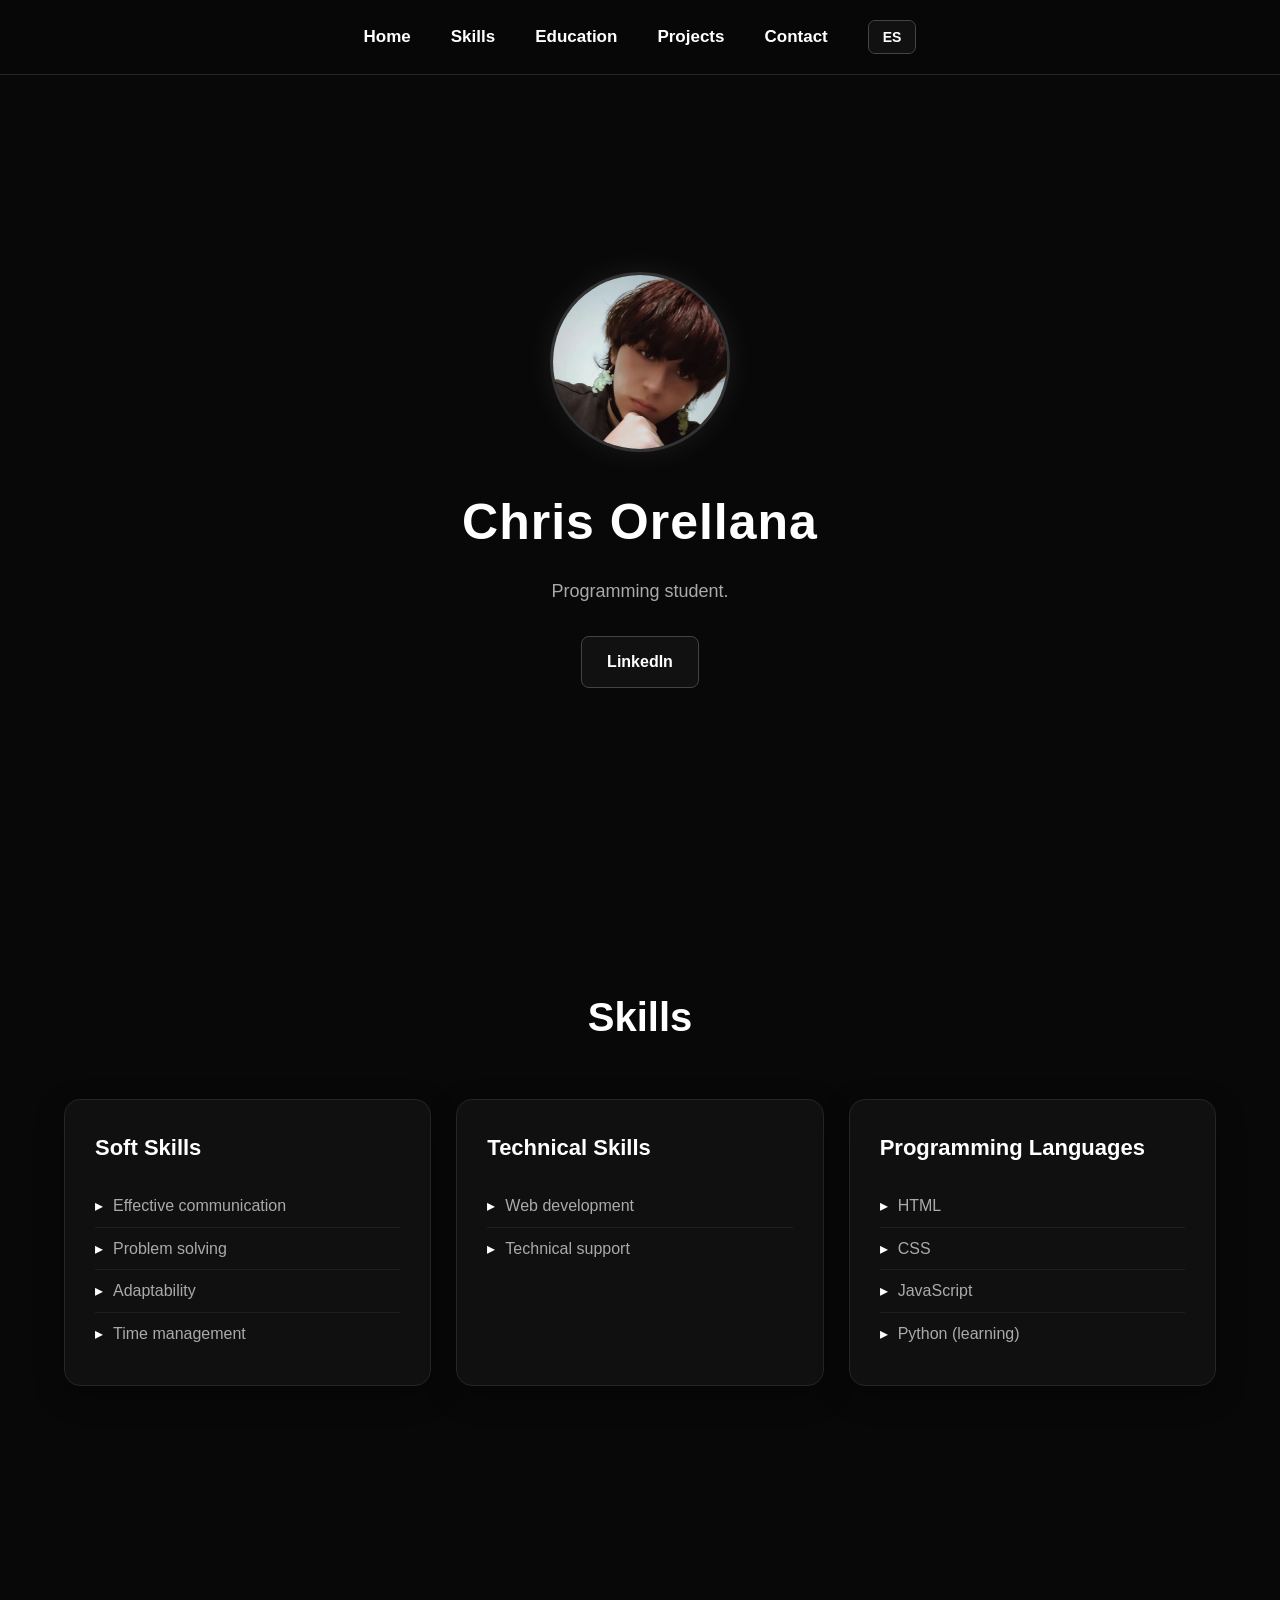
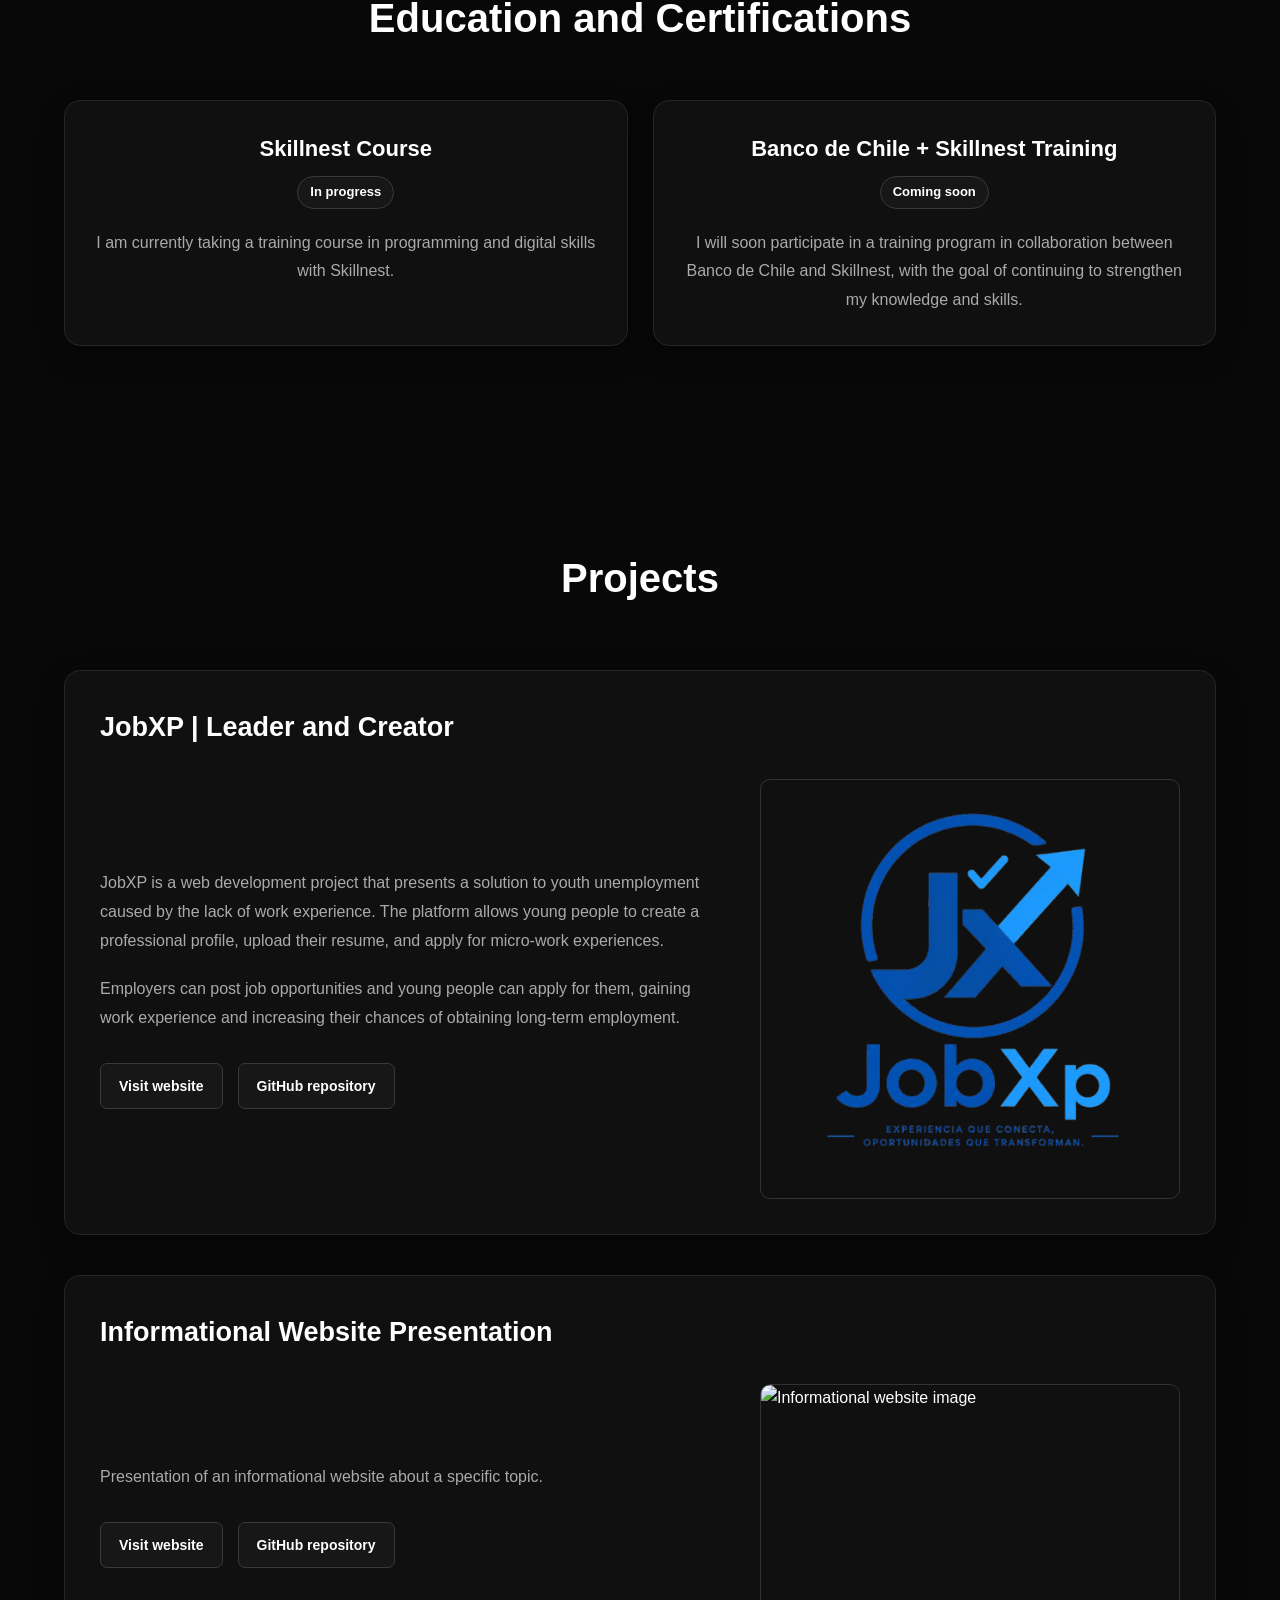
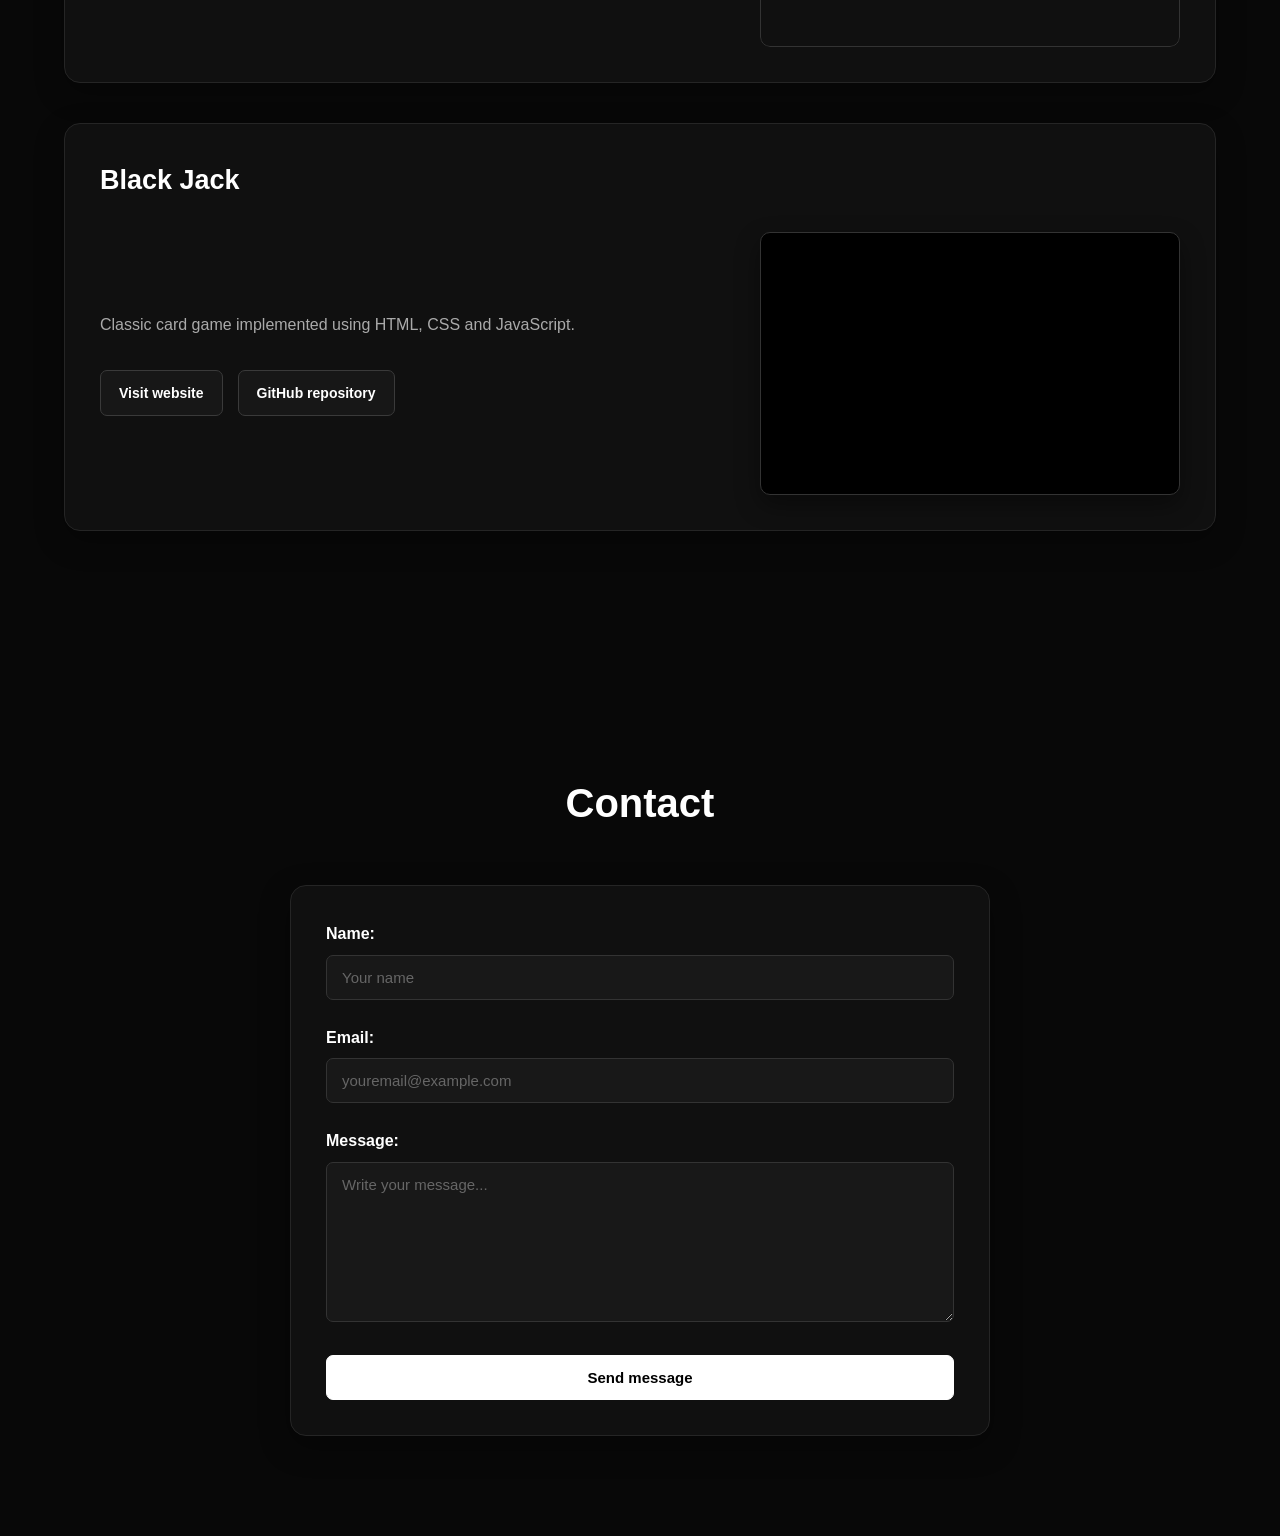
==== english.html @ 96906d56 "ok" ====
<!doctype html>
<html lang="en">
  <head>
    <meta charset="UTF-8" />
    <meta name="viewport" content="width=device-width, initial-scale=1.0" />
    <meta name="author" content="Chris Orellana" />

    <link rel="stylesheet" href="static/css/style.css" />

    <title>Portfolio | Chris Orellana</title>
  </head>

  <body>
    <header>
      <nav>
        <ul>
          <li><a href="#presentacion">Home</a></li>
          <li><a href="#habilidades">Skills</a></li>
          <li><a href="#formacion">Education</a></li>
          <li><a href="#proyectos">Projects</a></li>
          <li><a href="#contacto">Contact</a></li>
          <li><button id="boton-idioma">ES</button></li>
        </ul>
      </nav>
    </header>

    <main>
      <!-- PRESENTATION -->
      <section id="presentacion">
        <img
          src="static/images/Screenshot_20260822_205516_Instagram.jpg"
          alt="Chris Orellana's profile picture"
        />

        <h1>Chris Orellana</h1>

        <p>Programming student.</p>

        <a
          href="https://www.linkedin.com/in/chris-orellana-112283435/"
          target="_blank"
          rel="noopener noreferrer"
        >
          LinkedIn
        </a>
      </section>

      <!-- SKILLS -->
      <section id="habilidades">
        <h2>Skills</h2>

        <div class="contenedor-habilidades">
          <div class="habilidad">
            <h3>Soft Skills</h3>

            <ul>
              <li>Effective communication</li>
              <li>Problem solving</li>
              <li>Adaptability</li>
              <li>Time management</li>
            </ul>
          </div>

          <div class="habilidad">
            <h3>Technical Skills</h3>

            <ul>
              <li>Web development</li>
              <li>Technical support</li>
            </ul>
          </div>

          <div class="habilidad">
            <h3>Programming Languages</h3>

            <ul>
              <li>HTML</li>
              <li>CSS</li>
              <li>JavaScript</li>
              <li>Python (learning)</li>
            </ul>
          </div>
        </div>
      </section>
      <!-- EDUCATION AND CERTIFICATIONS -->
      <section id="formacion">
        <h2>Education and Certifications</h2>

        <div class="contenedor-formacion">
          <div class="formacion">
            <h3>Skillnest Course</h3>

            <p class="estado-formacion">In progress</p>

            <p>
              I am currently taking a training course in programming and digital
              skills with Skillnest.
            </p>
          </div>

          <div class="formacion">
            <h3>Banco de Chile + Skillnest Training</h3>

            <p class="estado-formacion">Coming soon</p>

            <p>
              I will soon participate in a training program in collaboration
              between Banco de Chile and Skillnest, with the goal of continuing
              to strengthen my knowledge and skills.
            </p>
          </div>
        </div>
      </section>

      <!-- PROJECTS -->
      <section id="proyectos">
        <h2>Projects</h2>

        <!-- JOBXP PROJECT -->
        <div class="proyecto">
          <h2>JobXP | Leader and Creator</h2>

          <div class="contenido-proyecto">
            <div class="info-proyecto">
              <p>
                JobXP is a web development project that presents a solution to
                youth unemployment caused by the lack of work experience. The
                platform allows young people to create a professional profile,
                upload their resume, and apply for micro-work experiences.
              </p>

              <p>
                Employers can post job opportunities and young people can apply
                for them, gaining work experience and increasing their chances
                of obtaining long-term employment.
              </p>

              <div class="enlaces-proyecto">
                <a
                  href="https://estefanopobletett.github.io/jobxp/"
                  target="_blank"
                  rel="noopener noreferrer"
                >
                  Visit website
                </a>

                <a
                  href="https://github.com/estefanopobletett/jobxp"
                  target="_blank"
                  rel="noopener noreferrer"
                >
                  GitHub repository
                </a>
              </div>
            </div>

            <img src="static/images/JobXp.png" alt="JobXP project image" />
          </div>
        </div>

        <!-- INFORMATIONAL WEBSITE PROJECT -->
        <div class="proyecto">
          <h2>Informational Website Presentation</h2>

          <div class="contenido-proyecto">
            <div class="info-proyecto">
              <p>
                Presentation of an informational website about a specific topic.
              </p>

              <div class="enlaces-proyecto">
                <a
                  href="https://benjaminpardovvh.github.io/trabajo_presentacion/"
                  target="_blank"
                  rel="noopener noreferrer"
                >
                  Visit website
                </a>

                <a
                  href="https://github.com/benjaminpardovvh/trabajo_presentacion"
                  target="_blank"
                  rel="noopener noreferrer"
                >
                  GitHub repository
                </a>
              </div>
            </div>

            <div class="galeria-proyecto">
              <img
                id="imagen-informativa"
                src="static/images/páginainformativa.PNG"
                alt="Informational website image"
              />
            </div>
          </div>
        </div>

        <!-- BLACK JACK PROJECT -->
        <div class="proyecto">
          <h2>Black Jack</h2>

          <div class="contenido-proyecto">
            <div class="info-proyecto">
              <p>
                Classic card game implemented using HTML, CSS and JavaScript.
              </p>

              <div class="enlaces-proyecto">
                <a
                  href="https://mitsu-gami00.github.io/NegroJack/"
                  target="_blank"
                  rel="noopener noreferrer"
                >
                  Visit website
                </a>

                <a
                  href="https://github.com/mitsu-gami00/NegroJack"
                  target="_blank"
                  rel="noopener noreferrer"
                >
                  GitHub repository
                </a>
              </div>
            </div>

            <div class="video-proyecto">
              <video id="video-blackjack" muted loop preload="metadata">
                <source src="static/video/BJvideo.mp4" type="video/mp4" />
              </video>
            </div>
          </div>
        </div>
      </section>

      <!-- CONTACT -->
      <section id="contacto">
        <h2>Contact</h2>

        <form
          id="formulario-contacto"
          action="https://formspree.io/f/xrpgoagr"
          method="POST"
        >
          <label for="nombre">Name:</label>

          <input
            type="text"
            id="nombre"
            name="nombre"
            placeholder="Your name"
            autocomplete="name"
            required
          />

          <label for="email">Email:</label>

          <input
            type="email"
            id="email"
            name="email"
            placeholder="youremail@example.com"
            autocomplete="email"
            required
          />

          <label for="mensaje">Message:</label>

          <textarea
            id="mensaje"
            name="mensaje"
            placeholder="Write your message..."
            required
          ></textarea>

          <button type="submit" id="boton-enviar">Send message</button>

          <p id="mensaje-formulario"></p>
        </form>
      </section>
    </main>

    <script src="static/js/script.js"></script>

    <script>
      const botonIdioma = document.getElementById("boton-idioma");

      botonIdioma.addEventListener("click", () => {
        window.location.href = "index.html";
      });
    </script>
  </body>
</html>
---- static/css/style.css ----
/* ========================================
   CONFIGURACIÓN GENERAL
======================================== */

* {
    margin: 0;
    padding: 0;
    box-sizing: border-box;
}

html {
    scroll-behavior: smooth;
}

body {
    background-color: #080808;
    color: #ffffff;
    font-family: Arial, Helvetica, sans-serif;
    line-height: 1.6;
}


/* ========================================
   NAVEGACIÓN
======================================== */

header {
    position: sticky;
    top: 0;
    z-index: 1000;

    width: 100%;
    padding: 20px 40px;

    background-color: rgba(8, 8, 8, 0.95);

    border-bottom: 1px solid #252525;

    backdrop-filter: blur(10px);
}

nav ul {
    display: flex;
    justify-content: center;
    align-items: center;

    gap: 40px;

    list-style: none;
}

nav a {
    position: relative;

    color: #ffffff;

    text-decoration: none;

    font-size: 17px;
    font-weight: bold;

    transition: color 0.3s ease;
}

nav a::after {
    content: "";

    position: absolute;

    left: 0;
    bottom: -6px;

    width: 0;
    height: 2px;

    background-color: #ffffff;

    transition: width 0.3s ease;
}

nav a:hover {
    color: #cccccc;
}

nav a:hover::after {
    width: 100%;
}


/* ========================================
   CONTENIDO PRINCIPAL
======================================== */

main {
    width: 90%;
    max-width: 1200px;

    margin: 0 auto;
}


/* ========================================
   PRESENTACIÓN
======================================== */

#presentacion {
    min-height: 90vh;

    display: flex;
    flex-direction: column;

    justify-content: center;
    align-items: center;

    text-align: center;

    padding: 80px 20px;
}

#presentacion img {
    width: 180px;
    height: 180px;

    object-fit: cover;

    border-radius: 50%;

    border: 3px solid #333333;

    margin-bottom: 30px;

    box-shadow: 0 0 30px rgba(255, 255, 255, 0.08);

    transition:
        transform 0.4s ease,
        border-color 0.4s ease,
        box-shadow 0.4s ease;
}

#presentacion img:hover {
    transform: scale(1.05);

    border-color: #777777;

    box-shadow: 0 0 40px rgba(255, 255, 255, 0.15);
}

#presentacion h1 {
    font-size: 50px;

    margin-bottom: 15px;

    letter-spacing: 1px;
}

#presentacion p {
    max-width: 650px;

    color: #aaaaaa;

    font-size: 18px;

    margin-bottom: 30px;
}

#presentacion>a {
    display: inline-block;

    padding: 12px 25px;

    color: #ffffff;

    background-color: #111111;

    border: 1px solid #444444;

    border-radius: 8px;

    text-decoration: none;

    font-weight: bold;

    transition:
        background-color 0.3s ease,
        color 0.3s ease,
        transform 0.3s ease,
        border-color 0.3s ease;
}

#presentacion>a:hover {
    background-color: #ffffff;

    color: #000000;

    border-color: #ffffff;

    transform: translateY(-3px);
}


/* ========================================
   HABILIDADES
======================================== */

#habilidades {
    padding: 100px 0;
}

#habilidades>h2 {
    text-align: center;

    font-size: 40px;

    margin-bottom: 50px;
}


/* CONTENEDOR */

.contenedor-habilidades {
    display: grid;

    grid-template-columns: repeat(3, 1fr);

    gap: 25px;
}


/* TARJETAS */

.habilidad {
    background-color: #101010;

    border: 1px solid #252525;

    border-radius: 16px;

    padding: 30px;

    min-height: 250px;

    box-shadow: 0 10px 30px rgba(0, 0, 0, 0.3);

    transition:
        transform 0.35s ease,
        border-color 0.35s ease,
        background-color 0.35s ease,
        box-shadow 0.35s ease;
}

.habilidad:hover {
    transform: translateY(-6px);

    background-color: #131313;

    border-color: #444444;

    box-shadow: 0 18px 40px rgba(0, 0, 0, 0.5);
}


/* TÍTULO */

.habilidad h3 {
    font-size: 22px;

    margin-bottom: 20px;

    color: #ffffff;
}


/* LISTA */

.habilidad ul {
    list-style: none;
}

.habilidad li {
    color: #aaaaaa;

    padding: 8px 0;

    border-bottom: 1px solid #1f1f1f;
}

.habilidad li:last-child {
    border-bottom: none;
}

.habilidad li::before {
    content: "▸";

    color: #ffffff;

    margin-right: 10px;
}

/* ========================================
   BARRA DE TECNOLOGÍAS
======================================== */

.tecnologias {
    display: flex;

    justify-content: space-evenly;
    align-items: center;

    flex-wrap: wrap;

    gap: 30px;

    margin-top: 50px;

    padding: 30px 40px;

    background-color: #101010;

    border: 1px solid #252525;

    border-radius: 16px;

    box-shadow: 0 10px 30px rgba(0, 0, 0, 0.3);
}


/* ========================================
   TECNOLOGÍA
======================================== */

.tecnologia {
    display: flex;

    flex-direction: column;

    align-items: center;

    justify-content: center;

    gap: 10px;

    width: 80px;

    color: #888888;

    cursor: default;

    transition:
        transform 0.3s ease,
        color 0.3s ease;
}


/* ICONO */

.tecnologia img {
    width: 50px;

    height: 50px;

    object-fit: contain;

    transition:
        transform 0.3s ease,
        filter 0.3s ease;
}


/* NOMBRE */

.tecnologia span {
    font-size: 14px;

    font-weight: bold;

    text-align: center;
}


/* HOVER */

.tecnologia:hover {
    transform: translateY(-8px);

    color: #ffffff;
}

.tecnologia:hover img {
    transform: scale(1.15);
}

/* ========================================
   PROYECTOS
======================================== */

#proyectos {
    padding: 100px 0;
}

#proyectos>h2 {
    text-align: center;

    font-size: 40px;

    margin-bottom: 60px;
}


/* TARJETA DEL PROYECTO */

.proyecto {
    background-color: #101010;

    border: 1px solid #252525;

    border-radius: 16px;

    padding: 35px;

    margin-bottom: 40px;

    box-shadow: 0 10px 30px rgba(0, 0, 0, 0.3);

    transition:
        transform 0.35s ease,
        border-color 0.35s ease,
        background-color 0.35s ease,
        box-shadow 0.35s ease;
}

.proyecto:hover {
    transform: translateY(-6px);

    background-color: #131313;

    border-color: #444444;

    box-shadow: 0 18px 40px rgba(0, 0, 0, 0.5);
}


/* TÍTULO DEL PROYECTO */

.proyecto>h2 {
    font-size: 27px;

    margin-bottom: 30px;

    color: #ffffff;
}


/* ========================================
   CONTENIDO DEL PROYECTO
======================================== */

.contenido-proyecto {
    display: grid;

    grid-template-columns: 1fr 420px;

    gap: 40px;

    align-items: center;
}


/* INFORMACIÓN */

.info-proyecto {
    display: flex;

    flex-direction: column;
}

.info-proyecto p {
    color: #aaaaaa;

    font-size: 16px;

    line-height: 1.8;

    margin-bottom: 20px;
}

/* ========================================
   FORMACIÓN Y CERTIFICACIONES
======================================== */

#formacion {
    padding: 100px 0;
}

#formacion>h2 {
    text-align: center;
    font-size: 40px;
    margin-bottom: 50px;
}

.contenedor-formacion {
    display: grid;
    grid-template-columns: repeat(3, 1fr);
    gap: 25px;
}

.formacion {
    display: flex;
    flex-direction: column;
    align-items: center;

    background-color: #101010;
    border: 1px solid #252525;
    border-radius: 16px;

    padding: 30px;
    min-height: 350px;

    text-align: center;

    box-shadow: 0 10px 30px rgba(0, 0, 0, 0.3);

    transition:
        transform 0.35s ease,
        border-color 0.35s ease,
        background-color 0.35s ease,
        box-shadow 0.35s ease;
}

.formacion:hover {
    transform: translateY(-6px);
    background-color: #131313;
    border-color: #444444;
    box-shadow: 0 18px 40px rgba(0, 0, 0, 0.5);
}

.formacion h3 {
    font-size: 22px;
    margin-bottom: 12px;
    color: #ffffff;
}

.estado-formacion {
    display: inline-block;

    padding: 5px 12px;
    margin-bottom: 20px;

    background-color: #171717;
    border: 1px solid #3a3a3a;
    border-radius: 20px;

    color: #ffffff;
    font-size: 13px;
    font-weight: bold;
}

.formacion img {
    width: 100px;
    height: 100px;

    object-fit: contain;
    display: block;

    margin: 20px auto;

    transition: transform 0.3s ease;
}

.formacion:hover img {
    transform: scale(1.1);
}

.formacion>p:last-child {
    color: #aaaaaa;
    font-size: 15px;
    line-height: 1.7;
}

/* ========================================
   IMÁGENES DE PROYECTOS
======================================== */

.contenido-proyecto img {
    width: 100%;
    max-width: 420px;

    display: block;

    border-radius: 10px;

    border: 1px solid #333333;

    object-fit: cover;

    transition:
        transform 0.4s ease,
        border-color 0.4s ease,
        box-shadow 0.4s ease;
}

.contenido-proyecto img:hover {
    transform: scale(1.03);

    border-color: #666666;

    box-shadow: 0 12px 30px rgba(0, 0, 0, 0.6);
}


/* ========================================
   GALERÍA PÁGINA INFORMATIVA
======================================== */

.galeria-proyecto {
    width: 100%;
    max-width: 420px;

    overflow: hidden;

    border-radius: 10px;
}

.galeria-proyecto img {
    width: 100%;
    max-width: 420px;

    display: block;

    aspect-ratio: 16 / 10;

    object-fit: cover;

    cursor: pointer;

    transition:
        transform 0.4s ease,
        opacity 0.3s ease,
        border-color 0.4s ease,
        box-shadow 0.4s ease;
}

.galeria-proyecto:hover img {
    transform: scale(1.03);

    border-color: #666666;

    box-shadow: 0 12px 30px rgba(0, 0, 0, 0.6);
}


/* ========================================
   VIDEO BLACK JACK
======================================== */

.video-proyecto {
    width: 100%;
    max-width: 420px;

    overflow: hidden;

    border-radius: 10px;

    border: 1px solid #333333;

    background-color: #000000;

    box-shadow: 0 10px 25px rgba(0, 0, 0, 0.4);

    transition:
        transform 0.4s ease,
        border-color 0.4s ease,
        box-shadow 0.4s ease;
}

.video-proyecto video {
    width: 100%;

    display: block;

    aspect-ratio: 16 / 10;

    object-fit: cover;

    cursor: pointer;
}

.video-proyecto:hover {
    transform: scale(1.03);

    border-color: #666666;

    box-shadow: 0 15px 35px rgba(0, 0, 0, 0.6);
}


/* ========================================
   BOTONES DE PROYECTOS
======================================== */

.enlaces-proyecto {
    display: flex;

    gap: 15px;

    flex-wrap: wrap;

    margin-top: 10px;
}

.enlaces-proyecto a {
    display: inline-block;

    padding: 11px 18px;

    background-color: #171717;

    color: #ffffff;

    border: 1px solid #3a3a3a;

    border-radius: 7px;

    text-decoration: none;

    font-size: 14px;

    font-weight: bold;

    transition:
        background-color 0.3s ease,
        color 0.3s ease,
        border-color 0.3s ease,
        transform 0.3s ease;
}

.enlaces-proyecto a:hover {
    background-color: #ffffff;

    color: #000000;

    border-color: #ffffff;

    transform: translateY(-3px);
}


/* ========================================
   CONTACTO
======================================== */

#contacto {
    padding: 100px 0;
}

#contacto>h2 {
    text-align: center;

    font-size: 40px;

    margin-bottom: 50px;
}


/* ========================================
   FORMULARIO
======================================== */

#formulario-contacto {
    width: 100%;
    max-width: 700px;

    margin: 0 auto;

    padding: 35px;

    background-color: #101010;

    border: 1px solid #252525;

    border-radius: 16px;

    box-shadow: 0 10px 30px rgba(0, 0, 0, 0.35);
}


/* LABELS */

#formulario-contacto label {
    display: block;

    margin-bottom: 8px;

    color: #ffffff;

    font-weight: bold;
}


/* INPUTS Y TEXTAREA */

#formulario-contacto input,
#formulario-contacto textarea {
    width: 100%;

    padding: 13px 15px;

    margin-bottom: 25px;

    background-color: #181818;

    color: #ffffff;

    border: 1px solid #333333;

    border-radius: 7px;

    font-family: Arial, Helvetica, sans-serif;

    font-size: 15px;

    outline: none;

    transition:
        border-color 0.3s ease,
        background-color 0.3s ease,
        box-shadow 0.3s ease;
}

#formulario-contacto input:focus,
#formulario-contacto textarea:focus {
    background-color: #1c1c1c;

    border-color: #777777;

    box-shadow: 0 0 0 3px rgba(255, 255, 255, 0.05);
}

#formulario-contacto input::placeholder,
#formulario-contacto textarea::placeholder {
    color: #666666;
}


/* TEXTAREA */

#formulario-contacto textarea {
    min-height: 160px;

    resize: vertical;
}


/* ========================================
   BOTÓN DEL FORMULARIO
======================================== */

#boton-enviar {
    width: 100%;

    padding: 13px 20px;

    background-color: #ffffff;

    color: #000000;

    border: 1px solid #ffffff;

    border-radius: 7px;

    font-size: 15px;

    font-weight: bold;

    cursor: pointer;

    transition:
        background-color 0.3s ease,
        color 0.3s ease,
        transform 0.3s ease;
}

#boton-enviar:hover {
    background-color: #111111;

    color: #ffffff;

    transform: translateY(-3px);
}

#boton-enviar:disabled {
    opacity: 0.6;

    cursor: not-allowed;

    transform: none;
}


/* ========================================
   MENSAJE DEL FORMULARIO
======================================== */

#mensaje-formulario {
    display: none;

    text-align: center;

    margin-top: 20px;

    padding: 12px;

    border-radius: 8px;

    font-weight: bold;
}

#mensaje-formulario.mensaje-exito {
    display: block;

    color: #ffffff;

    background-color: #101010;

    border: 1px solid #444444;
}

#mensaje-formulario.mensaje-error {
    display: block;

    color: #ffffff;

    background-color: #1a0d0d;

    border: 1px solid #663333;
}


/* ========================================
   TABLET
======================================== */

@media (max-width: 900px) {

    main {
        width: 92%;
    }

    /* HABILIDADES */

    .contenedor-habilidades {
        grid-template-columns: repeat(2, 1fr);
    }

    /* FORMACIÓN */

    .contenedor-formacion {
        grid-template-columns: 1fr 1fr;
    }

    /* PROYECTOS */

    .contenido-proyecto {
        grid-template-columns: 1fr 320px;

        gap: 25px;
    }

    .contenido-proyecto img,
    .galeria-proyecto,
    .video-proyecto {
        max-width: 320px;
    }


    /* PRESENTACIÓN */

    #presentacion h1 {
        font-size: 42px;
    }
}


/* ========================================
   CELULAR
======================================== */

@media (max-width: 700px) {

    /* NAVEGACIÓN */

    header {
        padding: 18px 20px;
    }

    nav ul {
        gap: 20px;
    }

    nav a {
        font-size: 14px;
    }


    /* PRESENTACIÓN */

    #presentacion {
        min-height: 80vh;

        padding: 60px 15px;
    }

    #presentacion img {
        width: 150px;
        height: 150px;
    }

    #presentacion h1 {
        font-size: 36px;
    }

    #presentacion p {
        font-size: 16px;
    }


    /* HABILIDADES */

    #habilidades {
        padding: 70px 0;
    }

    #habilidades>h2 {
        font-size: 32px;
    }

    .contenedor-habilidades {
        grid-template-columns: 1fr;
    }

    .tecnologias {
        gap: 25px;

        padding: 25px 15px;
    }

    .tecnologia {
        min-width: 65px;
    }

    .tecnologia img {
        width: 42px;
        height: 42px;
    }

    .tecnologia span {
        font-size: 12px;
    }

    /* TECNOLOGÍAS */

    .tecnologias {
        gap: 25px;

        padding: 25px 15px;
    }

    .tecnologia {
        width: 65px;
    }

    .tecnologia img {
        width: 42px;

        height: 42px;
    }

    .tecnologia span {
        font-size: 12px;
    }


    /* FORMACIÓN */

    #formacion {
        padding: 70px 0;
    }

    #formacion>h2 {
        font-size: 32px;
    }

    .contenedor-formacion {
        grid-template-columns: 1fr;
    }

    .formacion {
        min-height: auto;
        padding: 25px;
    }

    /* PROYECTOS */

    #proyectos {
        padding: 70px 0;
    }

    #proyectos>h2,
    #contacto>h2 {
        font-size: 32px;
    }

    .proyecto {
        padding: 25px;

        margin-bottom: 25px;
    }

    .proyecto>h2 {
        font-size: 23px;

        margin-bottom: 25px;
    }

    .contenido-proyecto {
        display: flex;

        flex-direction: column;

        gap: 25px;
    }

    .contenido-proyecto img,
    .galeria-proyecto,
    .video-proyecto {
        max-width: 100%;
    }

    .galeria-proyecto,
    .video-proyecto {
        width: 100%;
    }


    /* BOTONES */

    .enlaces-proyecto {
        flex-direction: column;

        width: 100%;
    }

    .enlaces-proyecto a {
        width: 100%;

        text-align: center;
    }


    /* CONTACTO */

    #contacto {
        padding: 70px 0;
    }

    #formulario-contacto {
        padding: 25px;
    }
}


/* ========================================
   CELULARES PEQUEÑOS
======================================== */

@media (max-width: 450px) {

    nav ul {
        gap: 12px;
    }

    nav a {
        font-size: 13px;
    }


    #presentacion h1 {
        font-size: 30px;
    }

    #presentacion p {
        font-size: 15px;
    }


    .habilidad {
        padding: 22px;
    }


    .proyecto {
        padding: 20px;
    }

    .proyecto>h2 {
        font-size: 21px;
    }

    .info-proyecto p {
        font-size: 15px;
    }


    #formulario-contacto {
        padding: 20px;
    }
}

/* ========================================
   BOTÓN DE IDIOMA
======================================== */

#boton-idioma {
    padding: 8px 14px;

    background-color: #111111;

    color: #ffffff;

    border: 1px solid #444444;

    border-radius: 7px;

    font-size: 14px;

    font-weight: bold;

    cursor: pointer;

    transition:
        background-color 0.3s ease,
        color 0.3s ease,
        border-color 0.3s ease,
        transform 0.3s ease;
}

#boton-idioma:hover {
    background-color: #ffffff;

    color: #000000;

    border-color: #ffffff;

    transform: translateY(-2px);
}

/* ========================================
   FORMACIÓN Y CERTIFICACIONES
======================================== */

/* TECNOLOGÍAS */

.tecnologias {
    gap: 20px;

    padding: 20px 10px;
}

.tecnologia {
    width: 60px;
}

.tecnologia img {
    width: 38px;

    height: 38px;
}

.tecnologia span {
    font-size: 11px;
}


/* FORMACIÓN */

.formacion {
    padding: 22px;
}

.formacion h3 {
    font-size: 19px;
}

.tecnologias {
    gap: 20px;
}

.tecnologia {
    min-width: 60px;
}

.tecnologia img {
    width: 38px;
    height: 38px;
}


/* CONTENEDOR */

.contenedor-formacion {
    display: grid;

    grid-template-columns: repeat(2, 1fr);

    gap: 25px;
}


/* TARJETAS */

.formacion {
    background-color: #101010;

    border: 1px solid #252525;

    border-radius: 16px;

    padding: 30px;

    min-height: 230px;

    box-shadow: 0 10px 30px rgba(0, 0, 0, 0.3);

    transition:
        transform 0.35s ease,
        border-color 0.35s ease,
        background-color 0.35s ease,
        box-shadow 0.35s ease;
}

.formacion:hover {
    transform: translateY(-6px);

    background-color: #131313;

    border-color: #444444;

    box-shadow: 0 18px 40px rgba(0, 0, 0, 0.5);
}


/* TÍTULO */

.formacion h3 {
    font-size: 22px;

    margin-bottom: 10px;

    color: #ffffff;
}


/* ESTADO */

.estado-formacion {
    display: inline-block;

    padding: 5px 12px;

    margin-bottom: 20px;

    background-color: #171717;

    border: 1px solid #3a3a3a;

    border-radius: 20px;

    color: #ffffff;

    font-size: 13px;

    font-weight: bold;
}


/* DESCRIPCIÓN */

.formacion>p:last-child {
    color: #aaaaaa;

    font-size: 16px;

    line-height: 1.8;
}
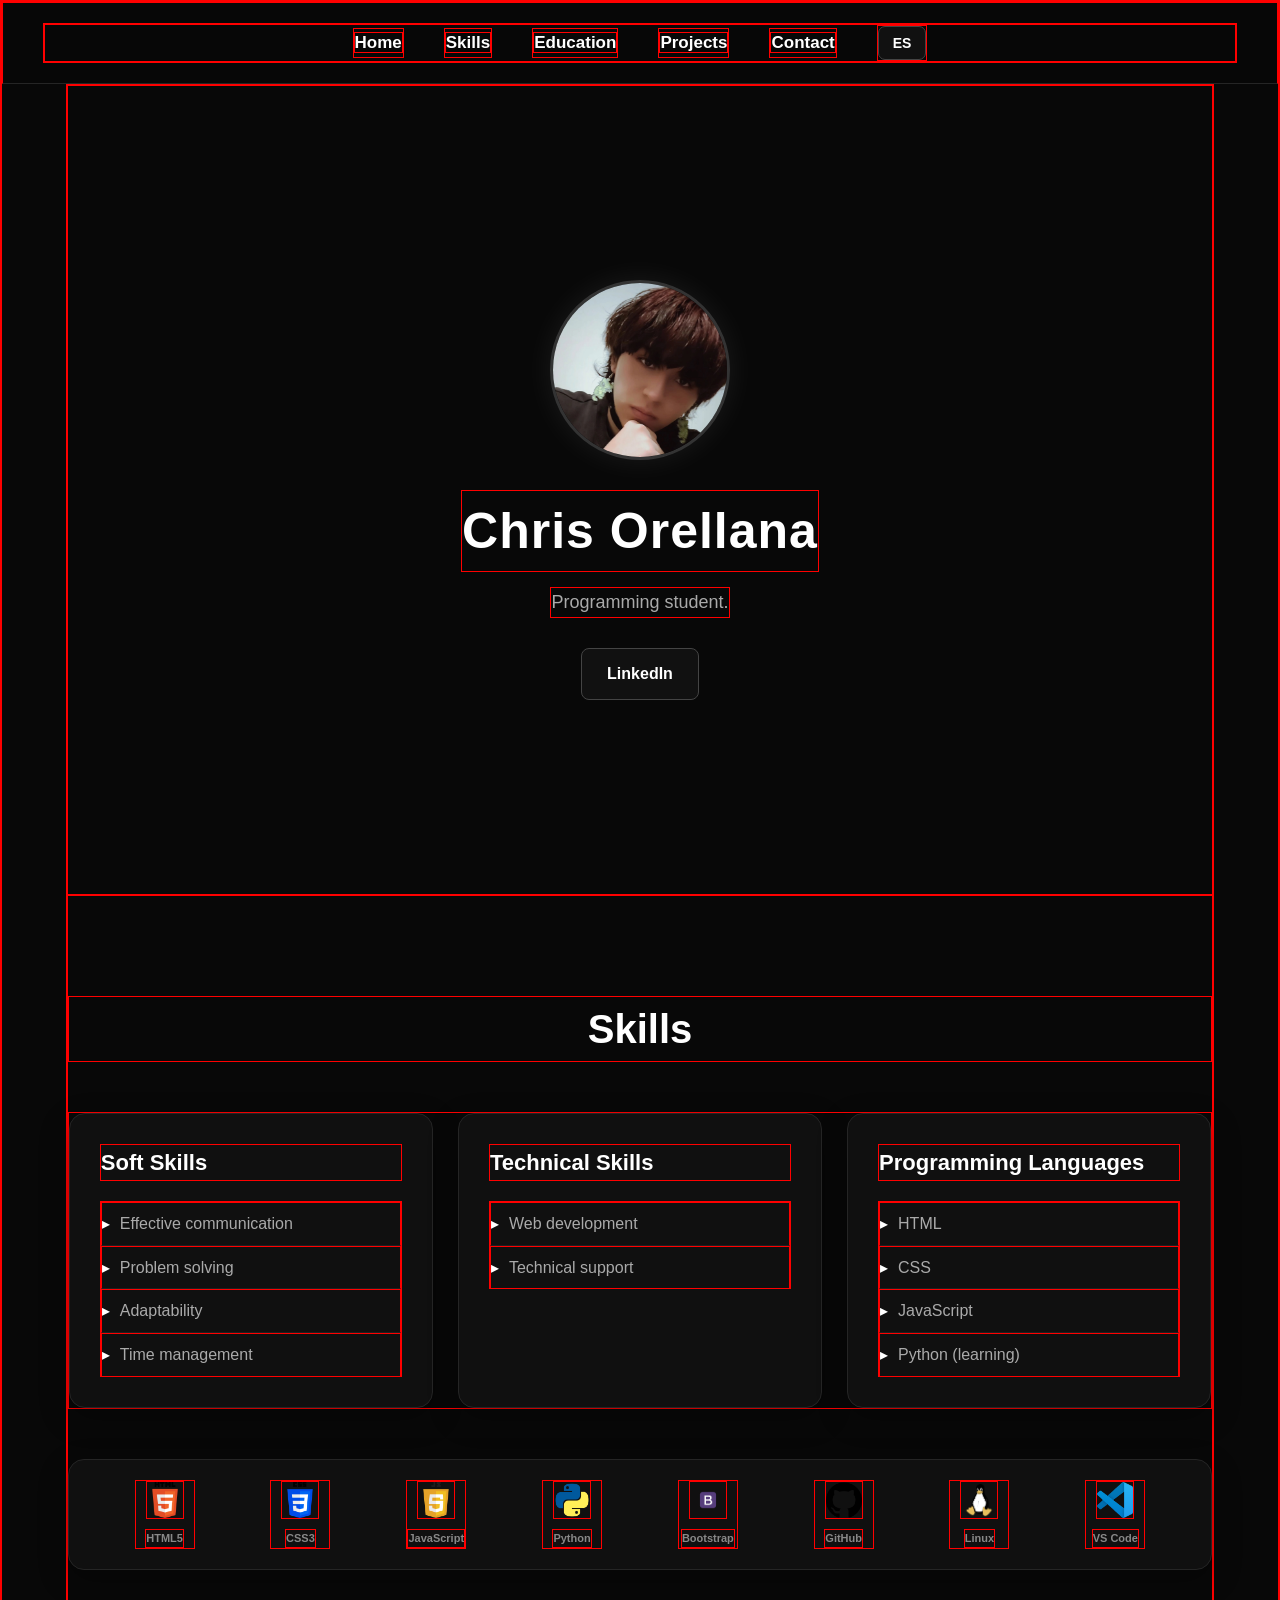
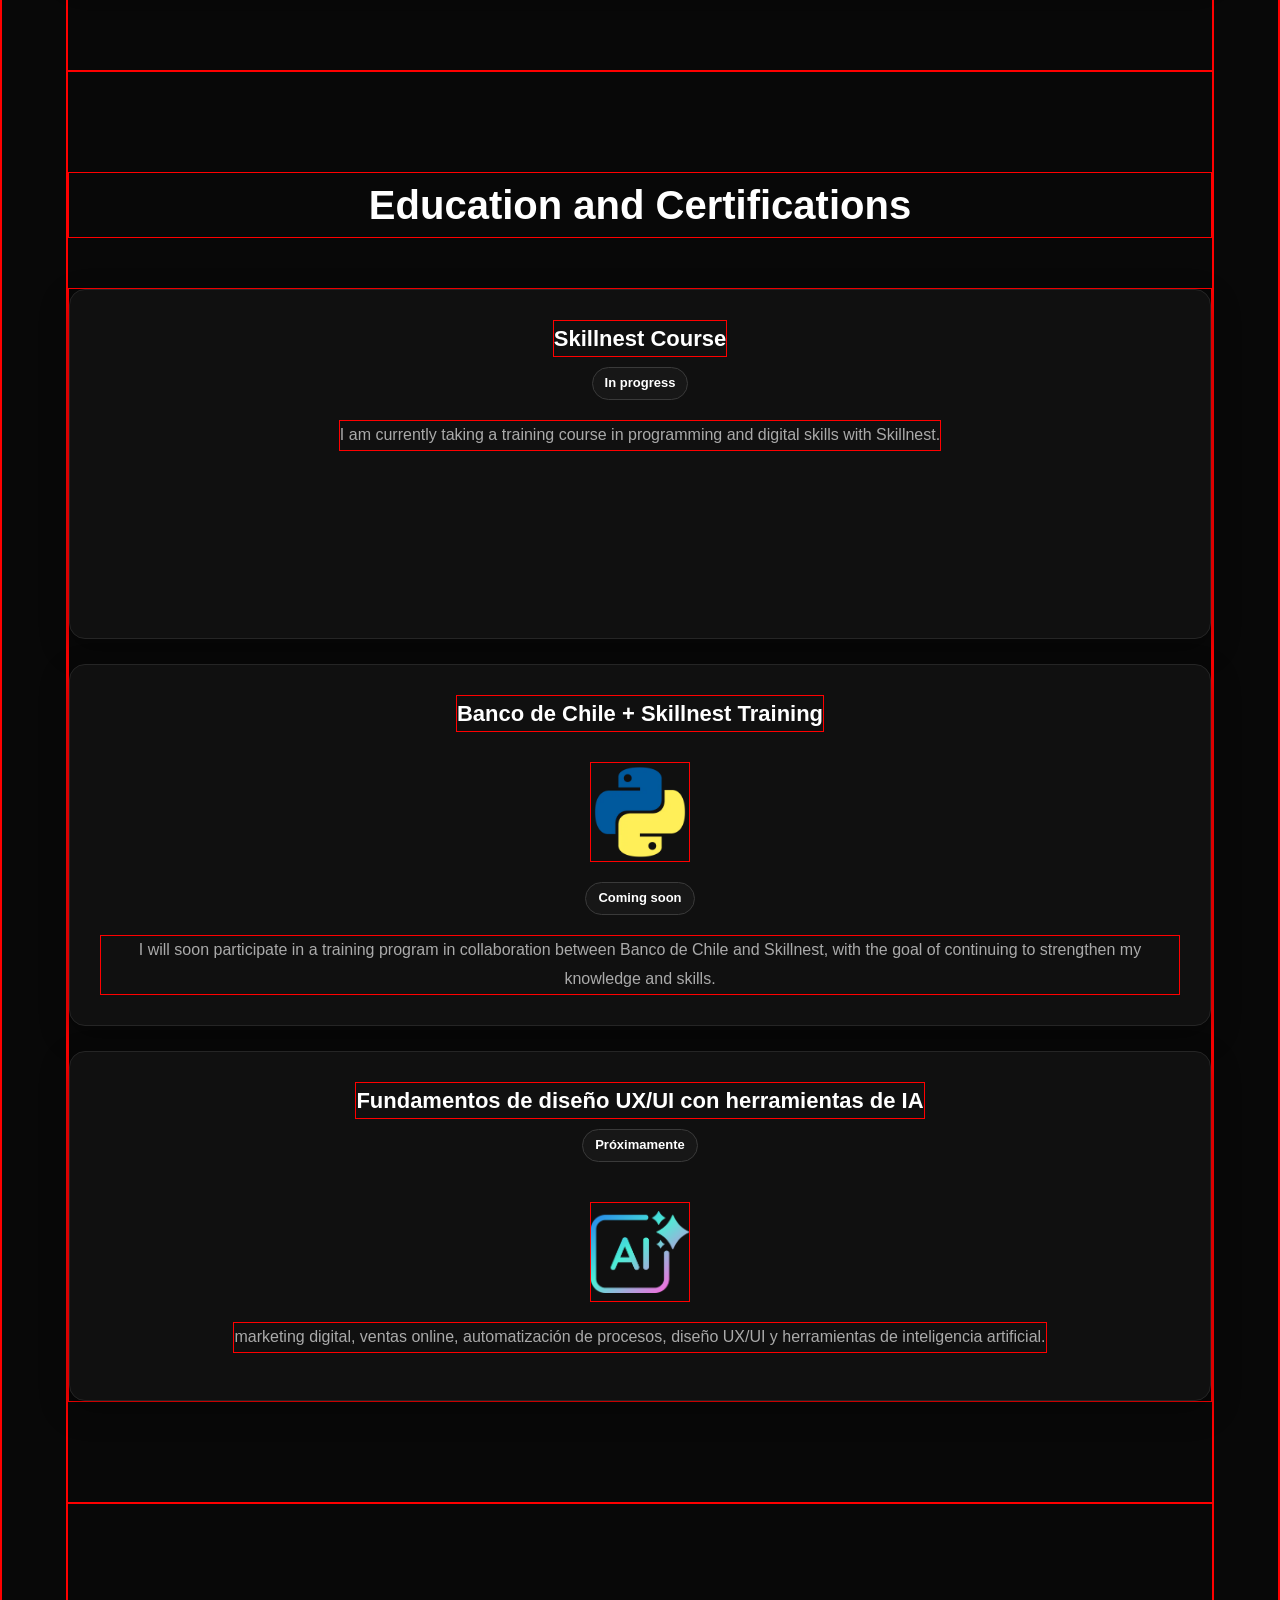
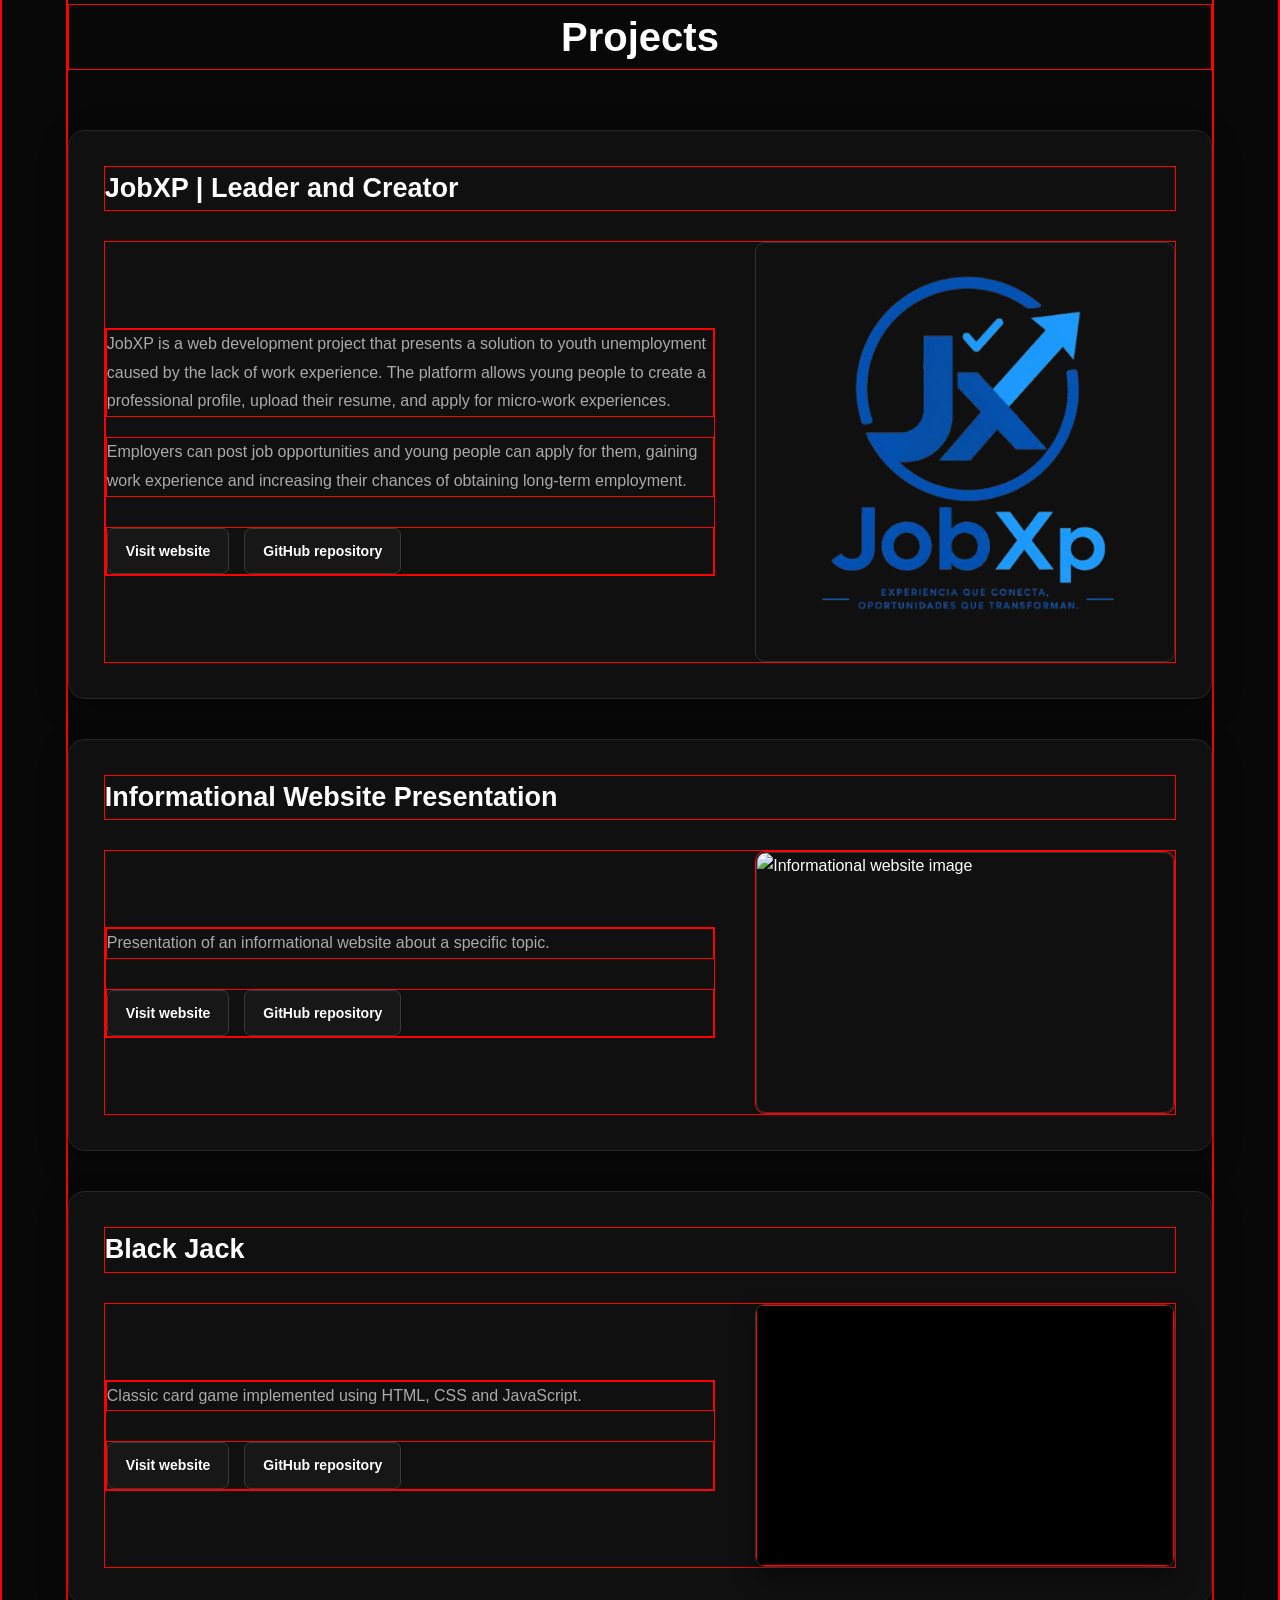
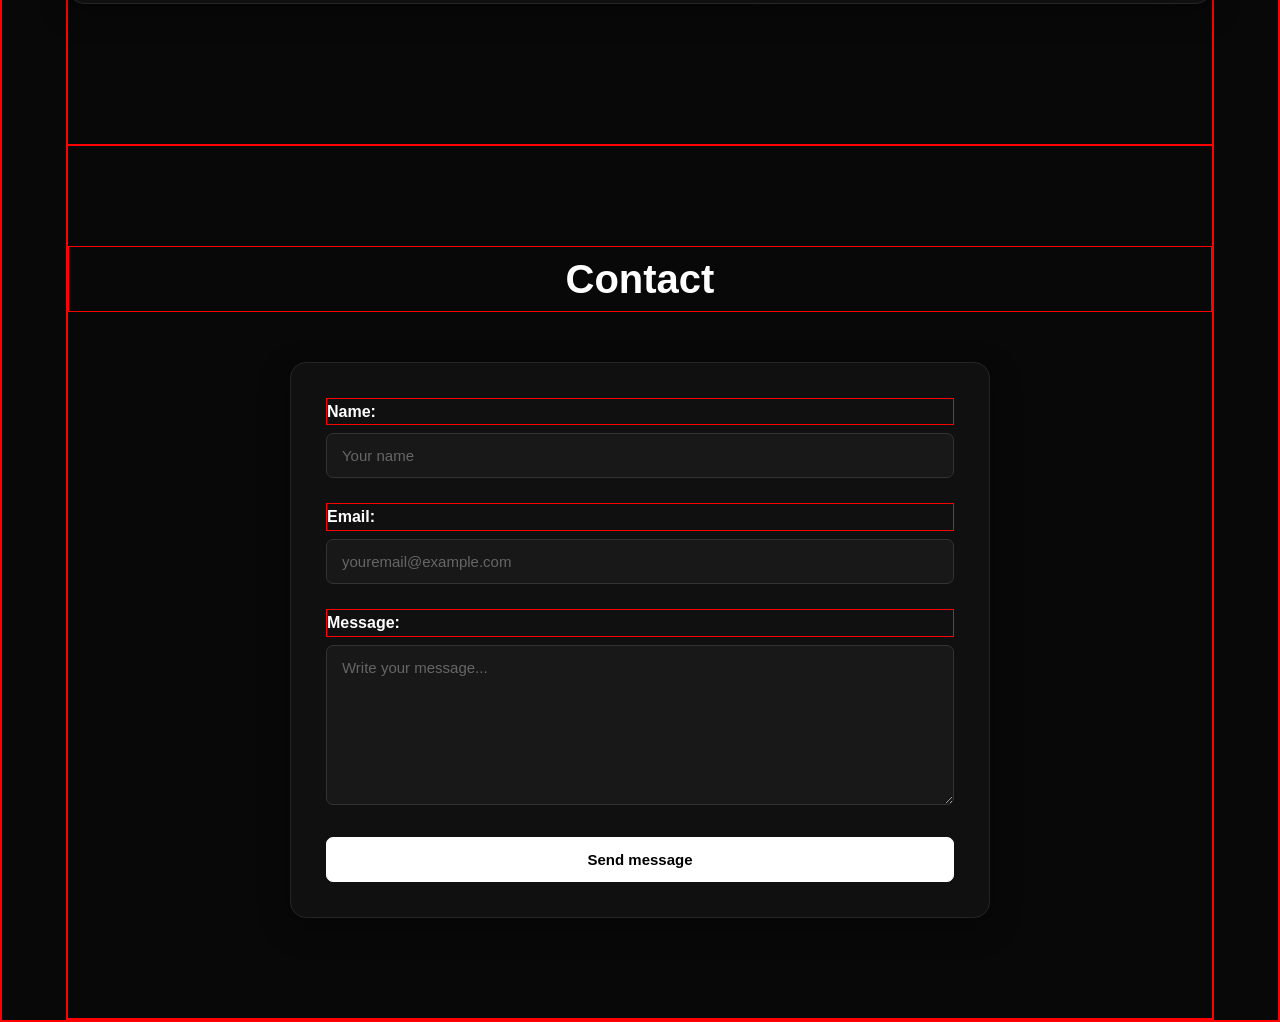
==== commit 9539c630: "ok" ====
--- a/english.html
+++ b/english.html
@@ -81,6 +81,47 @@
             </ul>
           </div>
         </div>
+        <div class="tecnologias">
+          <div class="tecnologia">
+            <img src="static/images/html.webp" alt="HTML5" />
+            <span>HTML5</span>
+          </div>
+
+          <div class="tecnologia">
+            <img src="static/images/CSS.png" alt="CSS3" />
+            <span>CSS3</span>
+          </div>
+
+          <div class="tecnologia">
+            <img src="static/images/JS.webp" alt="JavaScript" />
+            <span>JavaScript</span>
+          </div>
+
+          <div class="tecnologia">
+            <img src="static/images/python.webp" alt="Python" />
+            <span>Python</span>
+          </div>
+
+          <div class="tecnologia">
+            <img src="static/images/bootstrap.png" alt="Bootstrap" />
+            <span>Bootstrap</span>
+          </div>
+
+          <div class="tecnologia">
+            <img src="static/images/github.png" alt="GitHub" />
+            <span>GitHub</span>
+          </div>
+
+          <div class="tecnologia">
+            <img src="static/images/linux.png" alt="Linux" />
+            <span>Linux</span>
+          </div>
+
+          <div class="tecnologia">
+            <img src="static/images/VS.webp" alt="Visual Studio Code" />
+            <span>VS Code</span>
+          </div>
+        </div>
       </section>
       <!-- EDUCATION AND CERTIFICATIONS -->
       <section id="formacion">
@@ -100,13 +141,23 @@
 
           <div class="formacion">
             <h3>Banco de Chile + Skillnest Training</h3>
-
+            <img src="static/images/python.webp" alt="python">
             <p class="estado-formacion">Coming soon</p>
 
             <p>
               I will soon participate in a training program in collaboration
               between Banco de Chile and Skillnest, with the goal of continuing
               to strengthen my knowledge and skills.
+            </p>
+          </div>
+          <div class="formacion">
+            <h3>Fundamentos de diseño UX/UI con herramientas de IA</h3>
+
+            <p class="estado-formacion">Próximamente</p>
+            <img src="static/images/IA.webp" alt="IA">
+            <p>
+              marketing digital, ventas online, automatización de procesos, 
+              diseño UX/UI y herramientas de inteligencia artificial.
             </p>
           </div>
         </div>
--- a/static/css/style.css
+++ b/static/css/style.css
@@ -6,10 +6,7 @@
     margin: 0;
     padding: 0;
     box-sizing: border-box;
-}
-
-html {
-    scroll-behavior: smooth;
+    border: red 1px solid;
 }
 
 body {
@@ -25,9 +22,6 @@
 ======================================== */
 
 header {
-    position: sticky;
-    top: 0;
-    z-index: 1000;
 
     width: 100%;
     padding: 20px 40px;
@@ -498,8 +492,9 @@
 }
 
 .contenedor-formacion {
-    display: grid;
-    grid-template-columns: repeat(3, 1fr);
+    display: flex;
+    flex-wrap: wrap;
+    flex-direction: column;
     gap: 25px;
 }
 
@@ -514,6 +509,7 @@
 
     padding: 30px;
     min-height: 350px;
+    min-width: 450px;
 
     text-align: center;
 
@@ -1090,11 +1086,13 @@
     }
 
     .contenedor-formacion {
-        grid-template-columns: 1fr;
+        display: flex;
+        flex-direction: column;
+        flex-wrap: wrap;
     }
 
     .formacion {
-        min-height: auto;
+        min-width: 300px;
         padding: 25px;
     }
 
@@ -1307,10 +1305,9 @@
 /* CONTENEDOR */
 
 .contenedor-formacion {
-    display: grid;
-
-    grid-template-columns: repeat(2, 1fr);
-
+    display: flex;
+    flex-wrap: wrap;
+    flex-direction: column;
     gap: 25px;
 }
 
@@ -1326,7 +1323,7 @@
 
     padding: 30px;
 
-    min-height: 230px;
+    min-width: 300px;
 
     box-shadow: 0 10px 30px rgba(0, 0, 0, 0.3);
 
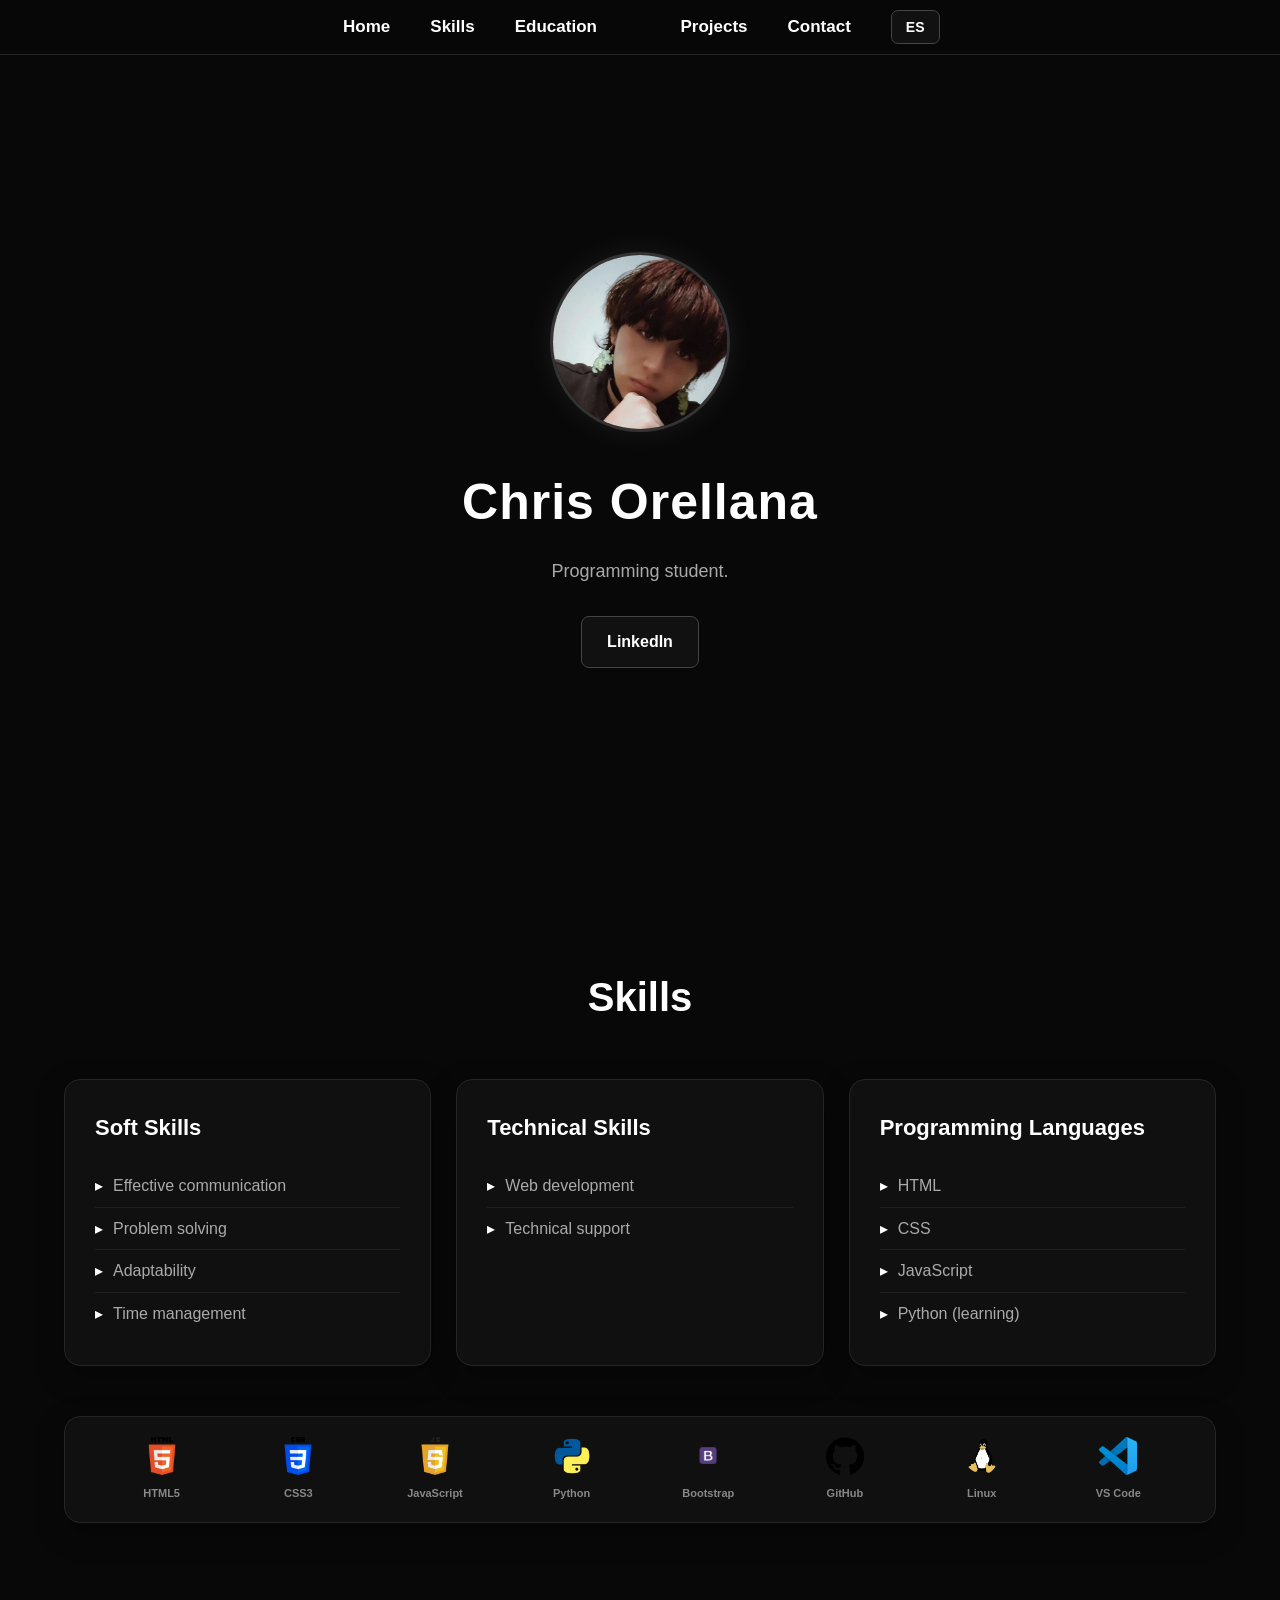
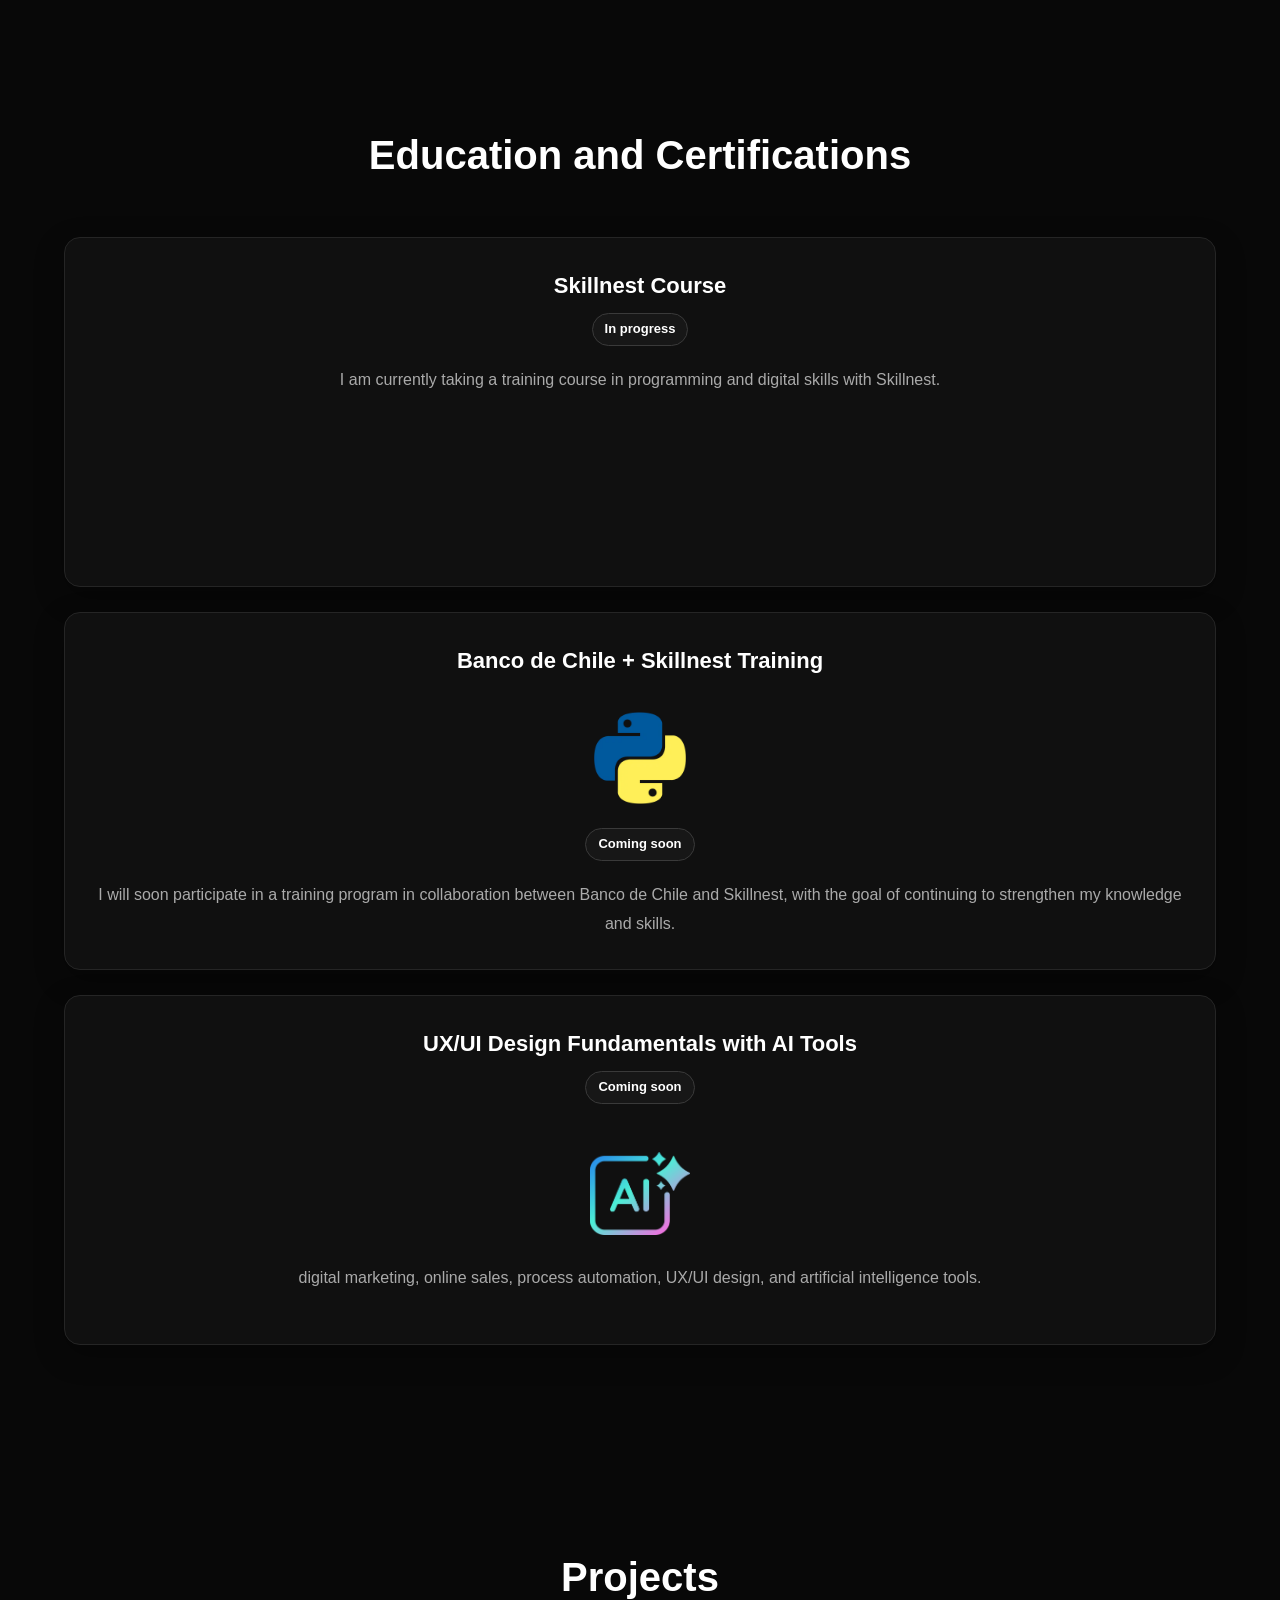
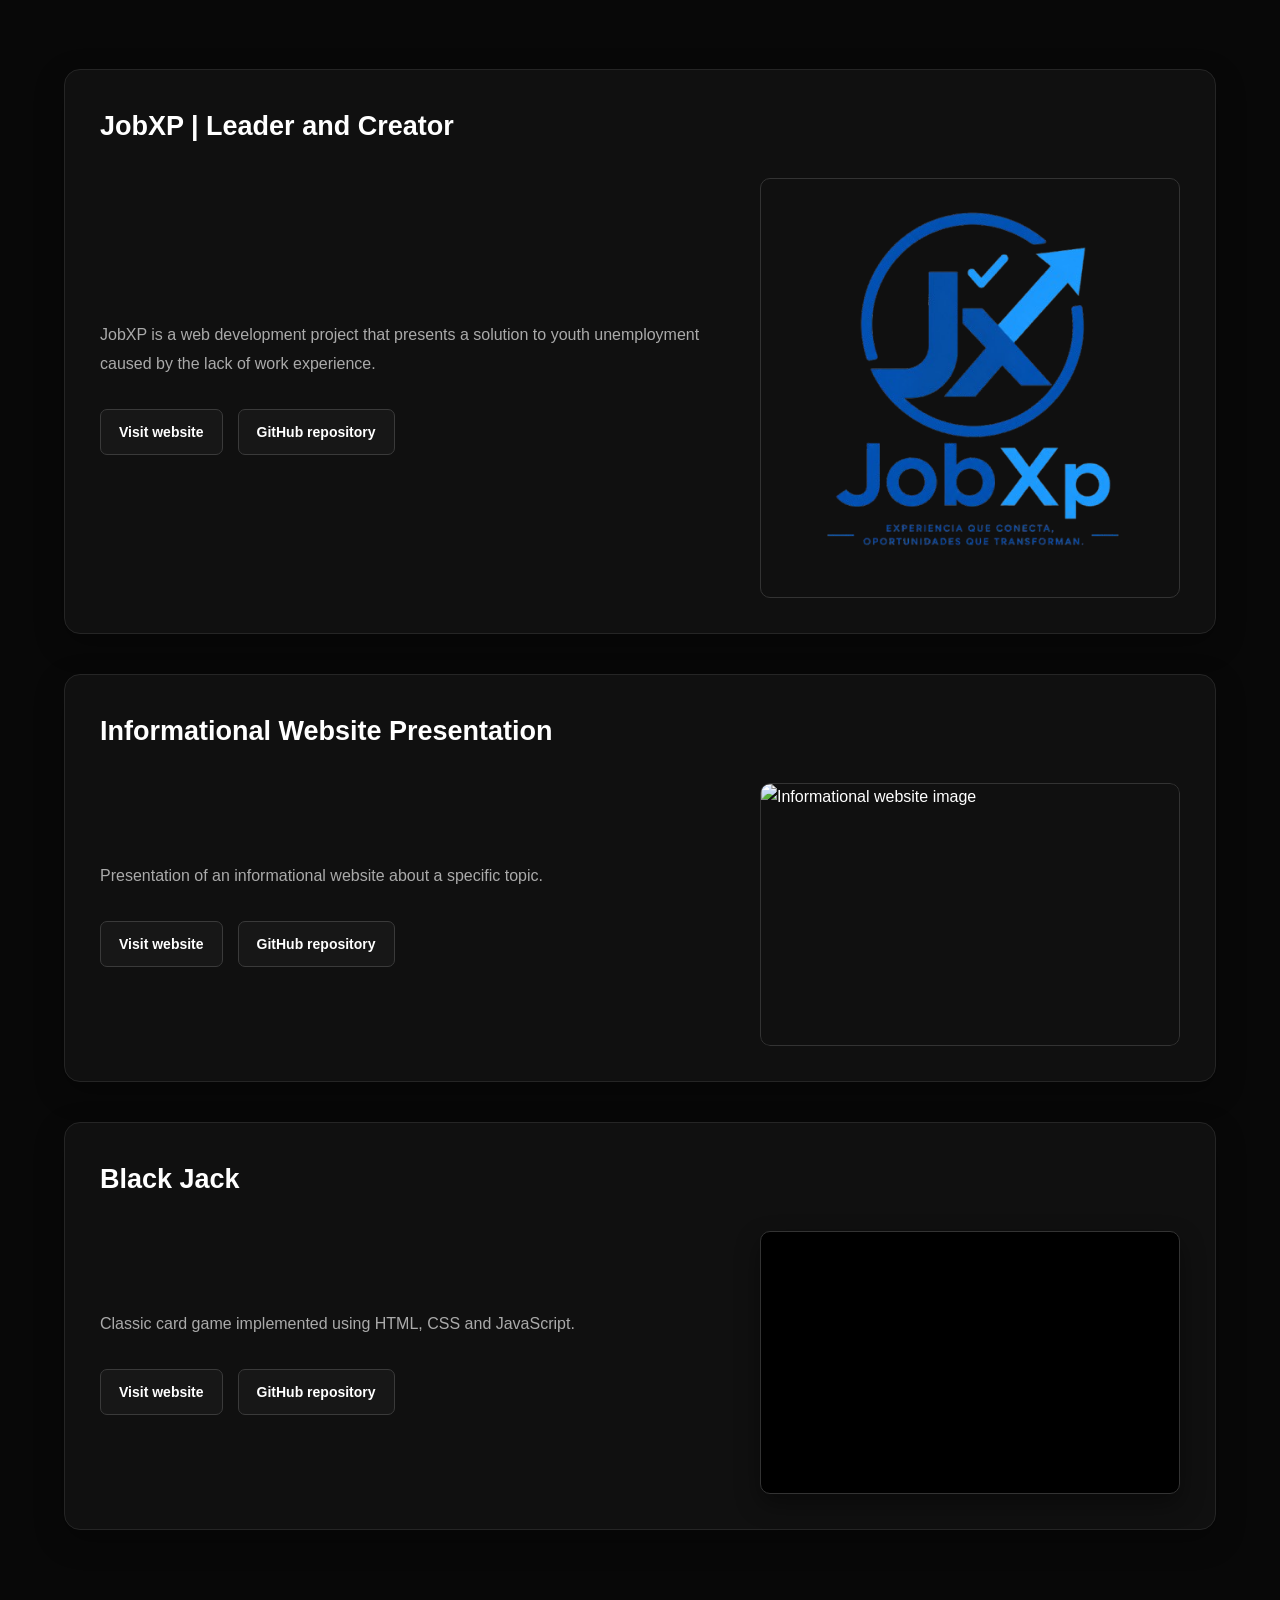
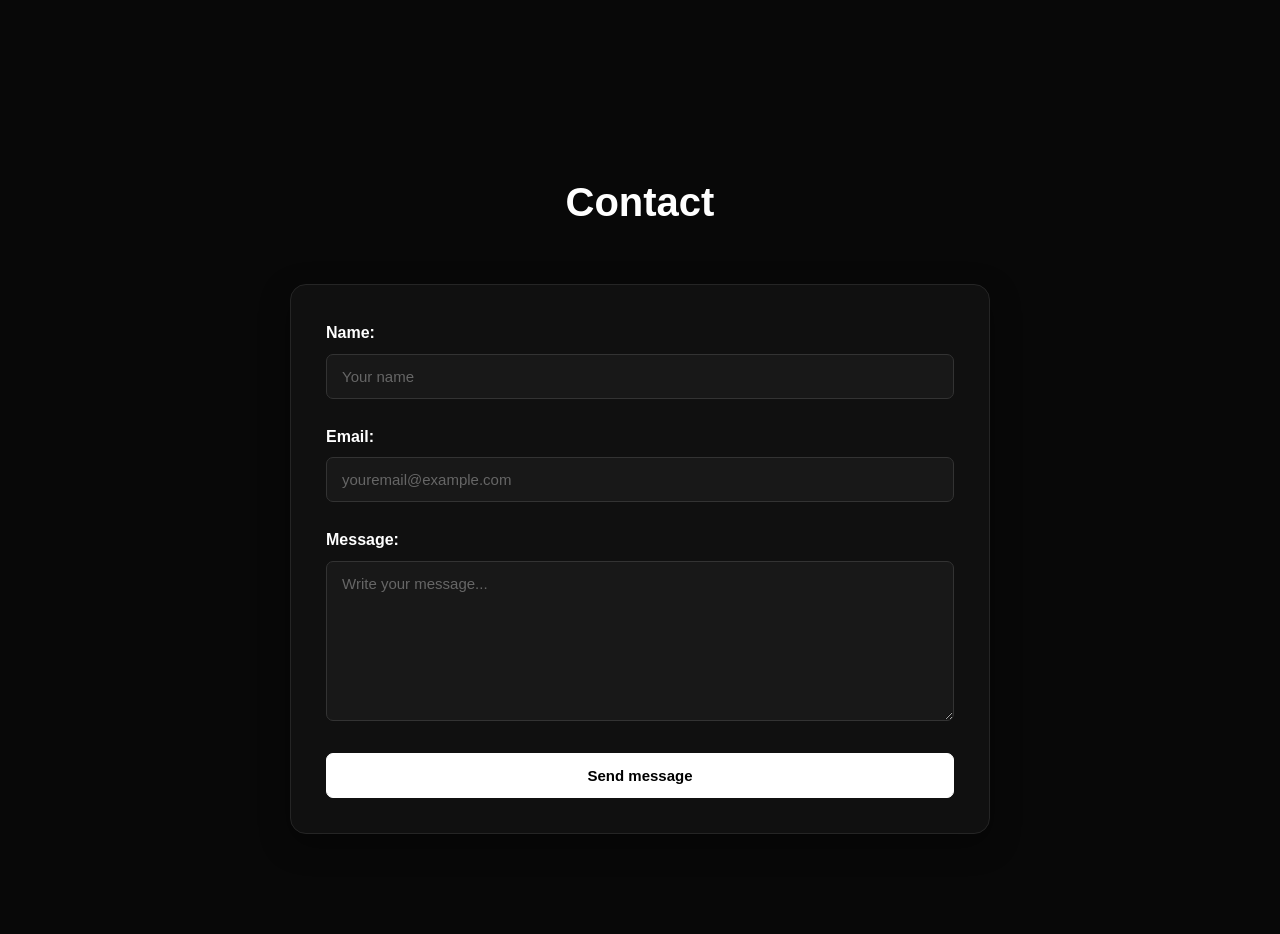
==== commit 5d2b5dae: "ok" ====
--- a/english.html
+++ b/english.html
@@ -13,14 +13,16 @@
   <body>
     <header>
       <nav>
-        <ul>
-          <li><a href="#presentacion">Home</a></li>
-          <li><a href="#habilidades">Skills</a></li>
-          <li><a href="#formacion">Education</a></li>
-          <li><a href="#proyectos">Projects</a></li>
-          <li><a href="#contacto">Contact</a></li>
-          <li><button id="boton-idioma">ES</button></li>
-        </ul>
+          <div class="nav-1">
+            <div><a href="#presentacion">Home</a></div>
+            <div><a href="#habilidades">Skills</a></div>
+            <div><a href="#formacion">Education</a></div>
+          </div>
+          <div class="nav-2">
+            <div><a href="#proyectos">Projects</a></div>
+            <div><a href="#contacto">Contact</a></div>
+            <div><button id="boton-idioma">ES</button></div>
+          </div>
       </nav>
     </header>
 
@@ -151,13 +153,13 @@
             </p>
           </div>
           <div class="formacion">
-            <h3>Fundamentos de diseño UX/UI con herramientas de IA</h3>
-
-            <p class="estado-formacion">Próximamente</p>
+            <h3>UX/UI Design Fundamentals with AI Tools</h3>
+
+            <p class="estado-formacion">Coming soon</p>
             <img src="static/images/IA.webp" alt="IA">
             <p>
-              marketing digital, ventas online, automatización de procesos, 
-              diseño UX/UI y herramientas de inteligencia artificial.
+              digital marketing, online sales, process automation, 
+              UX/UI design, and artificial intelligence tools.
             </p>
           </div>
         </div>
@@ -175,17 +177,9 @@
             <div class="info-proyecto">
               <p>
                 JobXP is a web development project that presents a solution to
-                youth unemployment caused by the lack of work experience. The
-                platform allows young people to create a professional profile,
-                upload their resume, and apply for micro-work experiences.
+                youth unemployment caused by the lack of work experience.
               </p>
-
-              <p>
-                Employers can post job opportunities and young people can apply
-                for them, gaining work experience and increasing their chances
-                of obtaining long-term employment.
-              </p>
-
+            
               <div class="enlaces-proyecto">
                 <a
                   href="https://estefanopobletett.github.io/jobxp/"
--- a/static/css/style.css
+++ b/static/css/style.css
@@ -6,7 +6,6 @@
     margin: 0;
     padding: 0;
     box-sizing: border-box;
-    border: red 1px solid;
 }
 
 body {
@@ -24,7 +23,6 @@
 header {
 
     width: 100%;
-    padding: 20px 40px;
 
     background-color: rgba(8, 8, 8, 0.95);
 
@@ -33,17 +31,25 @@
     backdrop-filter: blur(10px);
 }
 
-nav ul {
+nav {
     display: flex;
     justify-content: center;
     align-items: center;
-
     gap: 40px;
-
+    flex-wrap: wrap;
+    padding: 10px 0;
+}
+
+.nav-1 {
+    display: flex;
+    justify-content: center;
+    align-items: center;
+    gap: 40px;
+    min-width: 300px;
     list-style: none;
 }
 
-nav a {
+.nav-1 div a {
     position: relative;
 
     color: #ffffff;
@@ -55,6 +61,29 @@
 
     transition: color 0.3s ease;
 }
+
+.nav-2 {
+    display: flex;
+    justify-content: center;
+    align-items: center;
+    gap: 40px;
+    min-width: 300px;
+    list-style: none;
+}
+
+.nav-2 div a {
+    position: relative;
+
+    color: #ffffff;
+
+    text-decoration: none;
+
+    font-size: 17px;
+    font-weight: bold;
+
+    transition: color 0.3s ease;
+}
+
 
 nav a::after {
     content: "";
@@ -985,11 +1014,11 @@
     /* NAVEGACIÓN */
 
     header {
-        padding: 18px 20px;
+        padding: 8px 10px;
     }
 
     nav ul {
-        gap: 20px;
+        gap: 12px;
     }
 
     nav a {
@@ -1173,7 +1202,7 @@
 @media (max-width: 450px) {
 
     nav ul {
-        gap: 12px;
+        gap: 6px;
     }
 
     nav a {
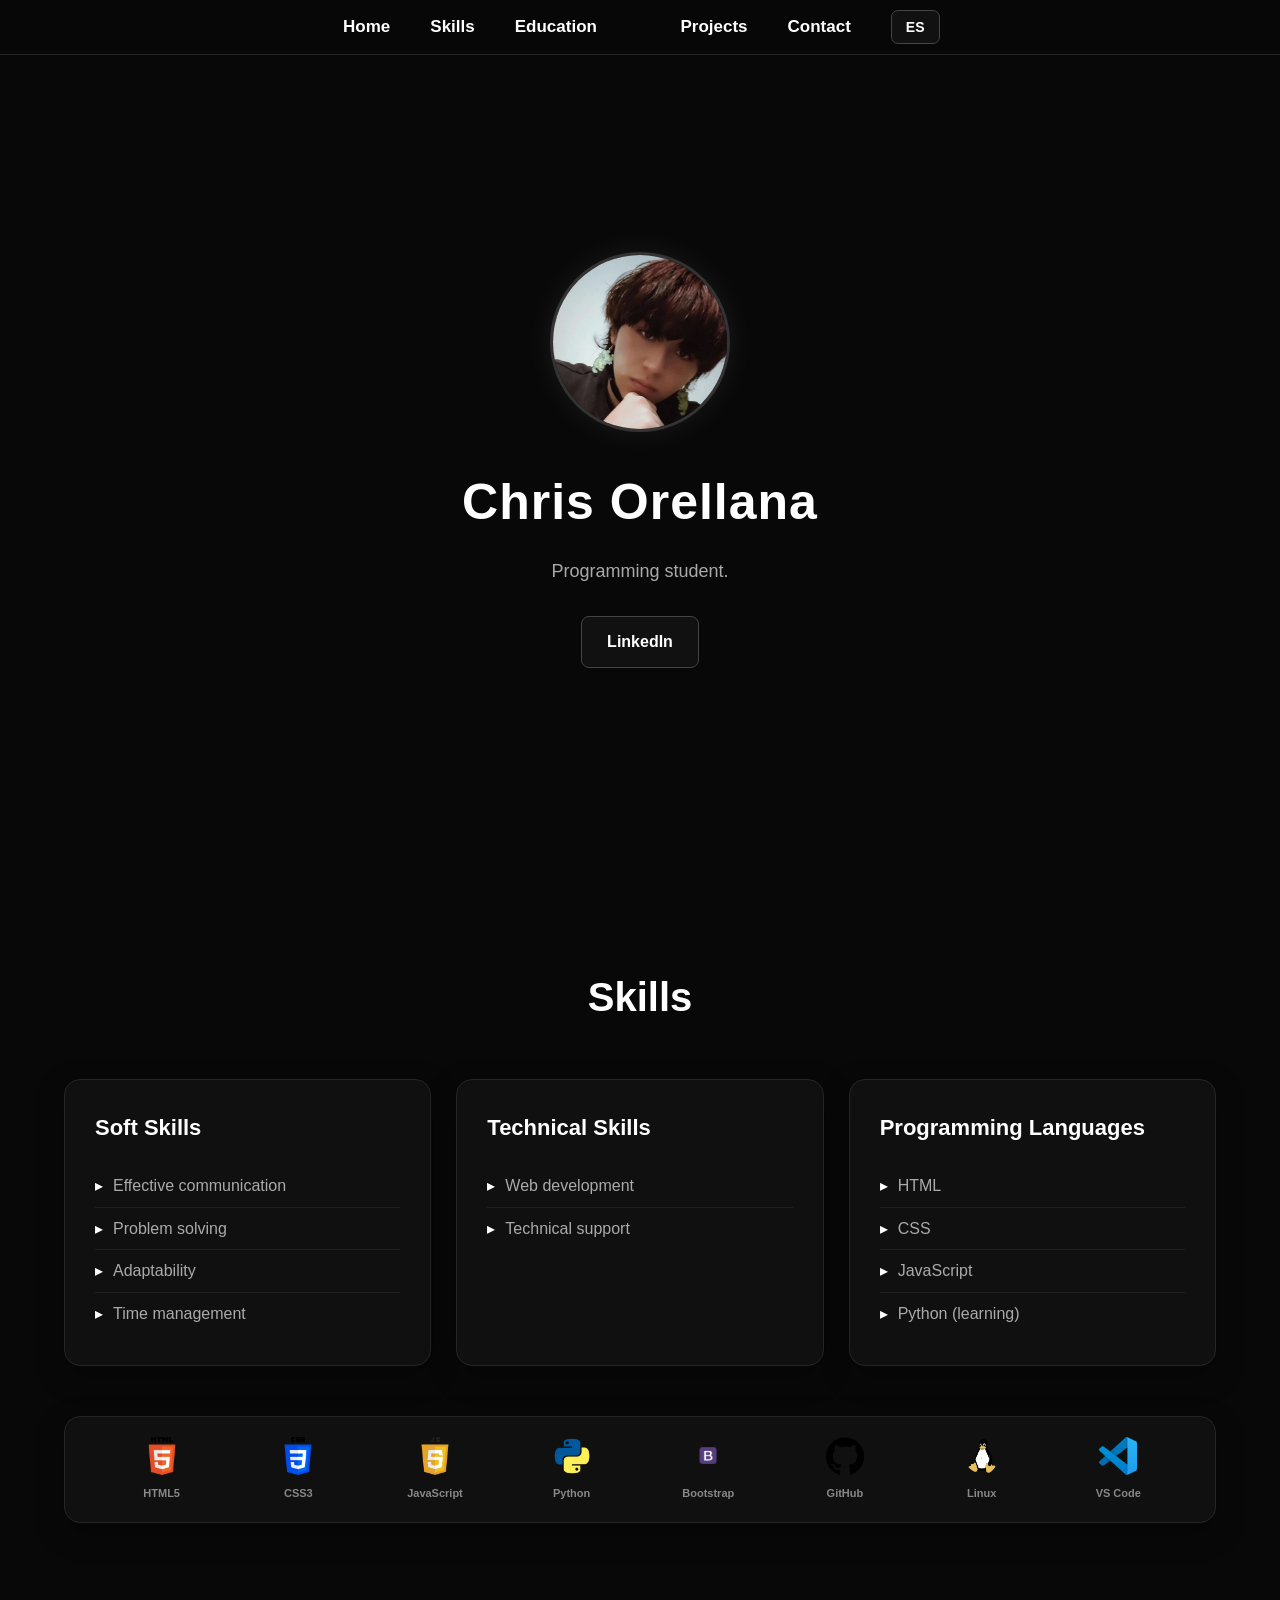
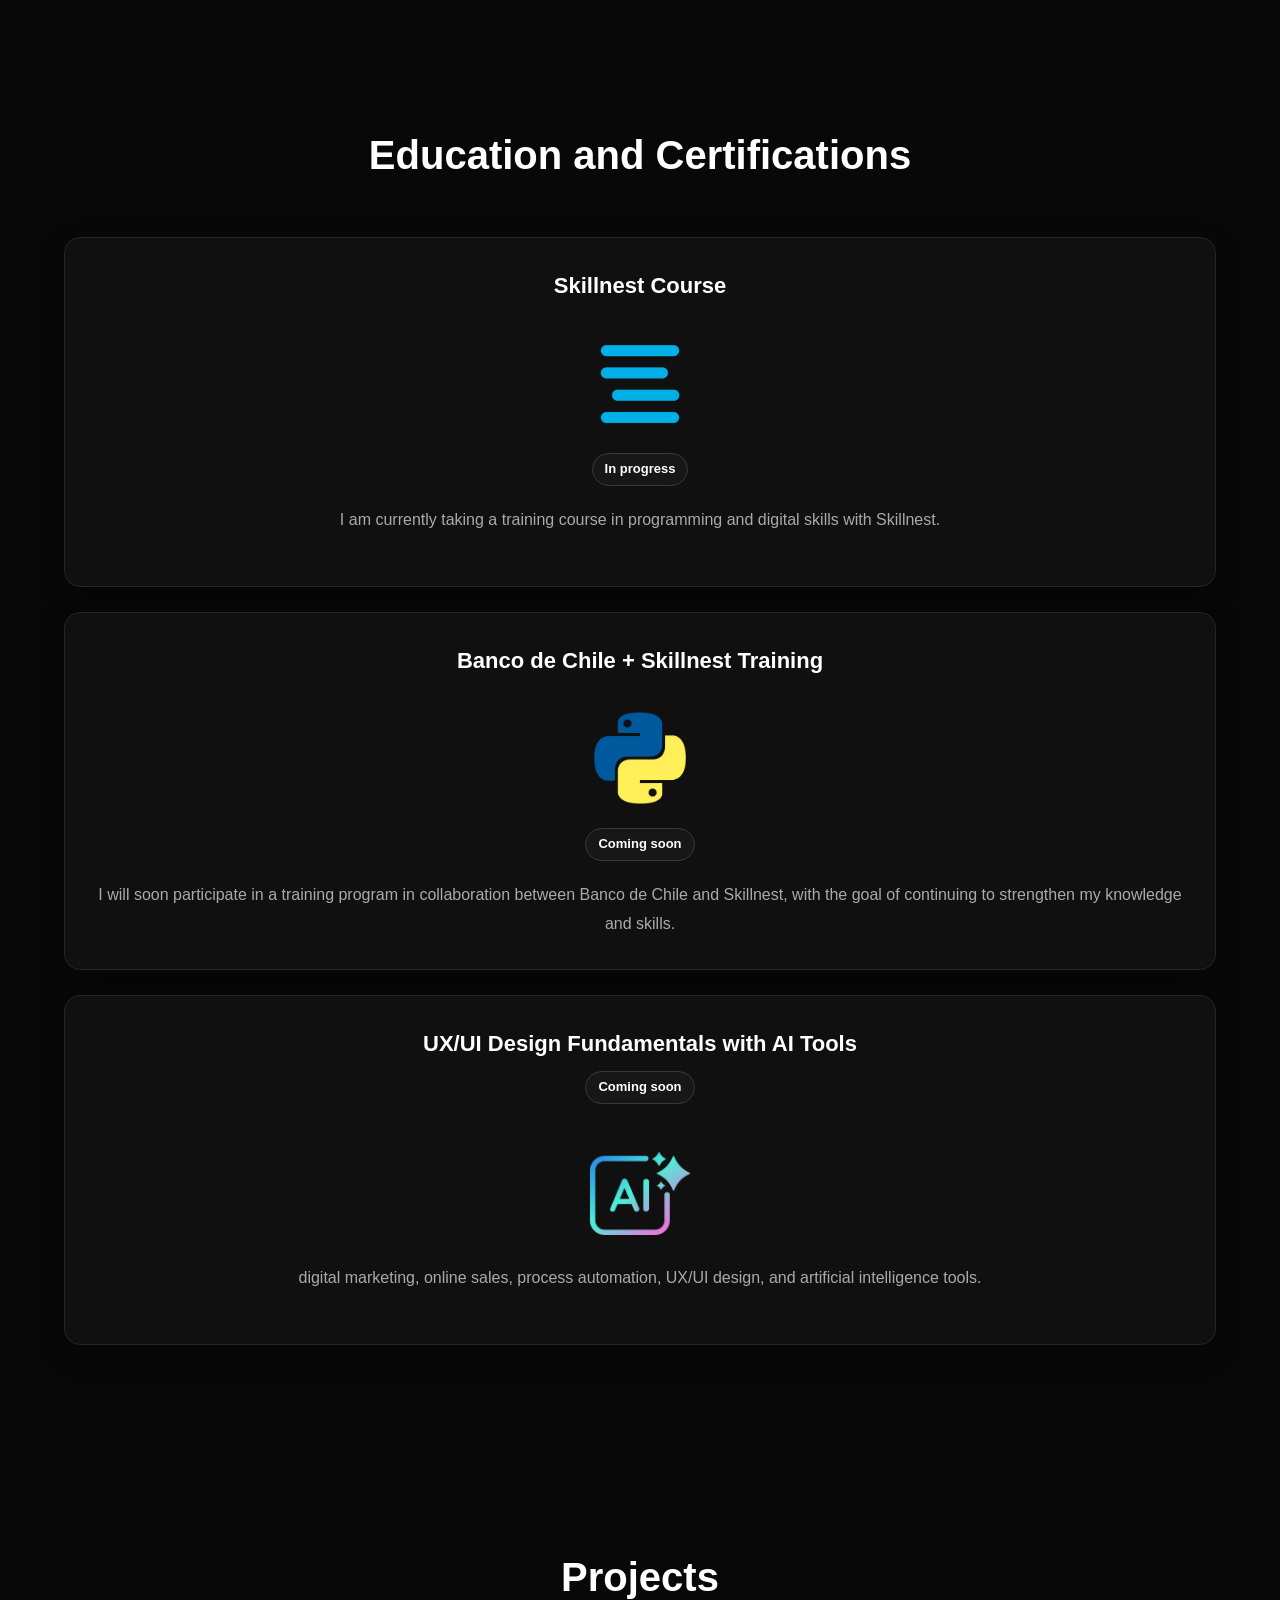
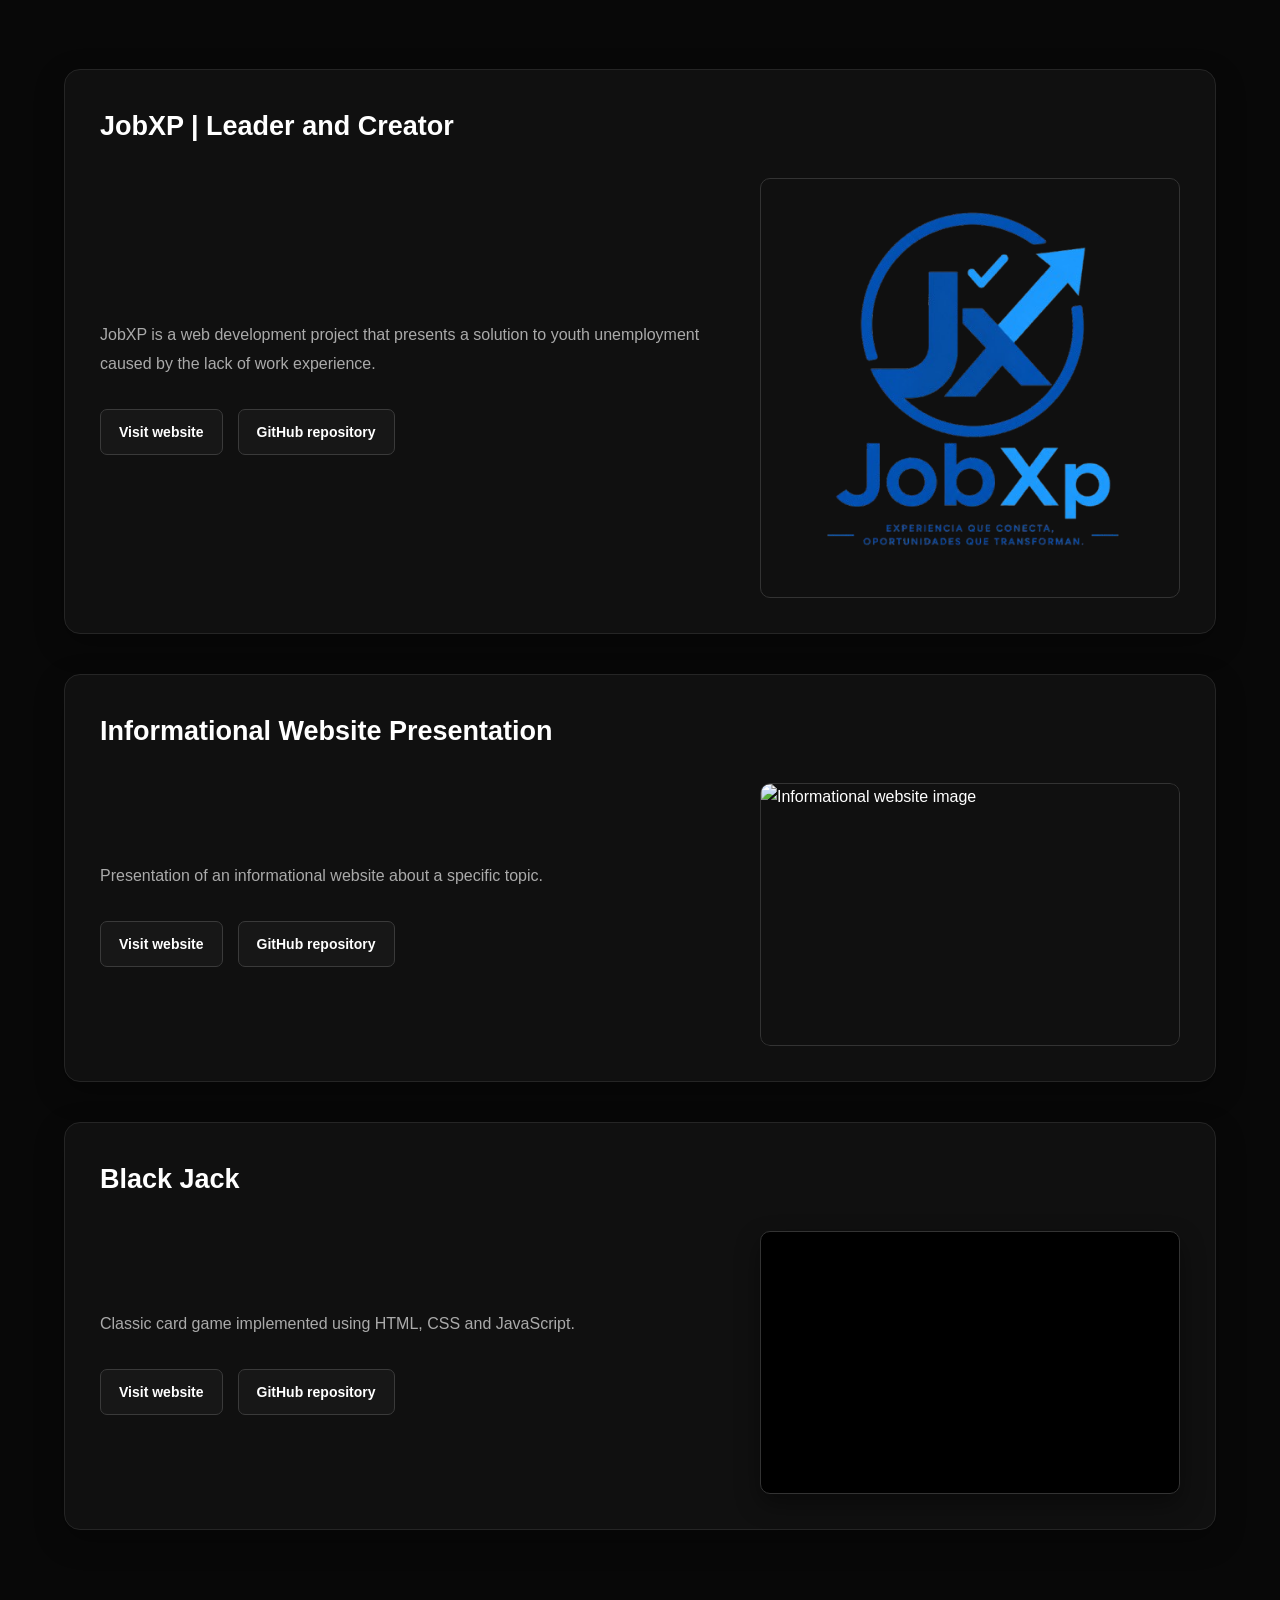
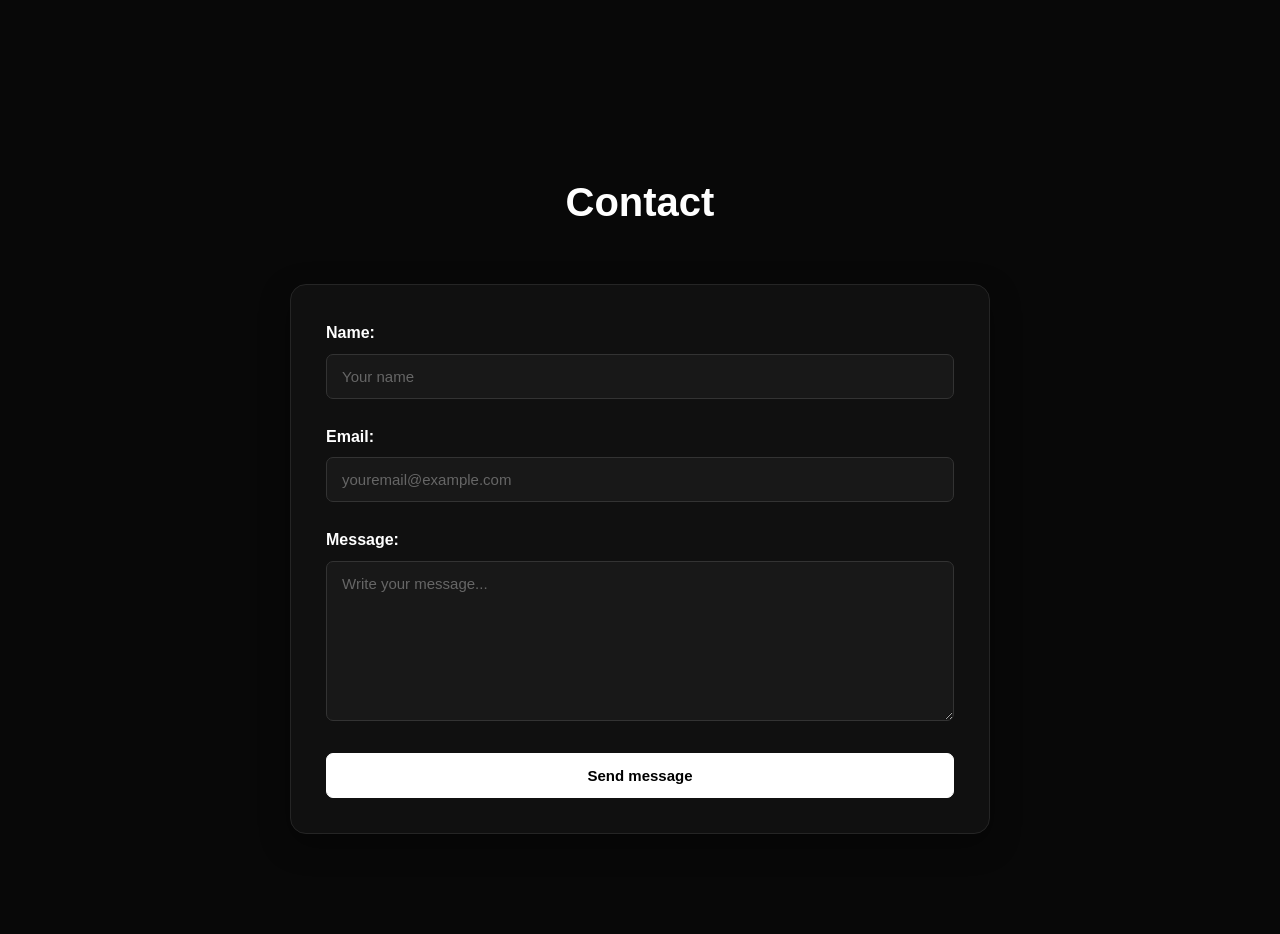
==== commit a30bf88d: "ok" ====
--- a/english.html
+++ b/english.html
@@ -132,7 +132,7 @@
         <div class="contenedor-formacion">
           <div class="formacion">
             <h3>Skillnest Course</h3>
-
+            <img src="static/images/skillnest.png" alt="skillnest">
             <p class="estado-formacion">In progress</p>
 
             <p>
--- a/static/css/style.css
+++ b/static/css/style.css
@@ -42,6 +42,7 @@
 
 .nav-1 {
     display: flex;
+    flex-direction: row;
     justify-content: center;
     align-items: center;
     gap: 40px;
@@ -64,6 +65,7 @@
 
 .nav-2 {
     display: flex;
+    flex-direction: row;
     justify-content: center;
     align-items: center;
     gap: 40px;
@@ -1017,10 +1019,6 @@
         padding: 8px 10px;
     }
 
-    nav ul {
-        gap: 12px;
-    }
-
     nav a {
         font-size: 14px;
     }
@@ -1200,10 +1198,6 @@
 ======================================== */
 
 @media (max-width: 450px) {
-
-    nav ul {
-        gap: 6px;
-    }
 
     nav a {
         font-size: 13px;
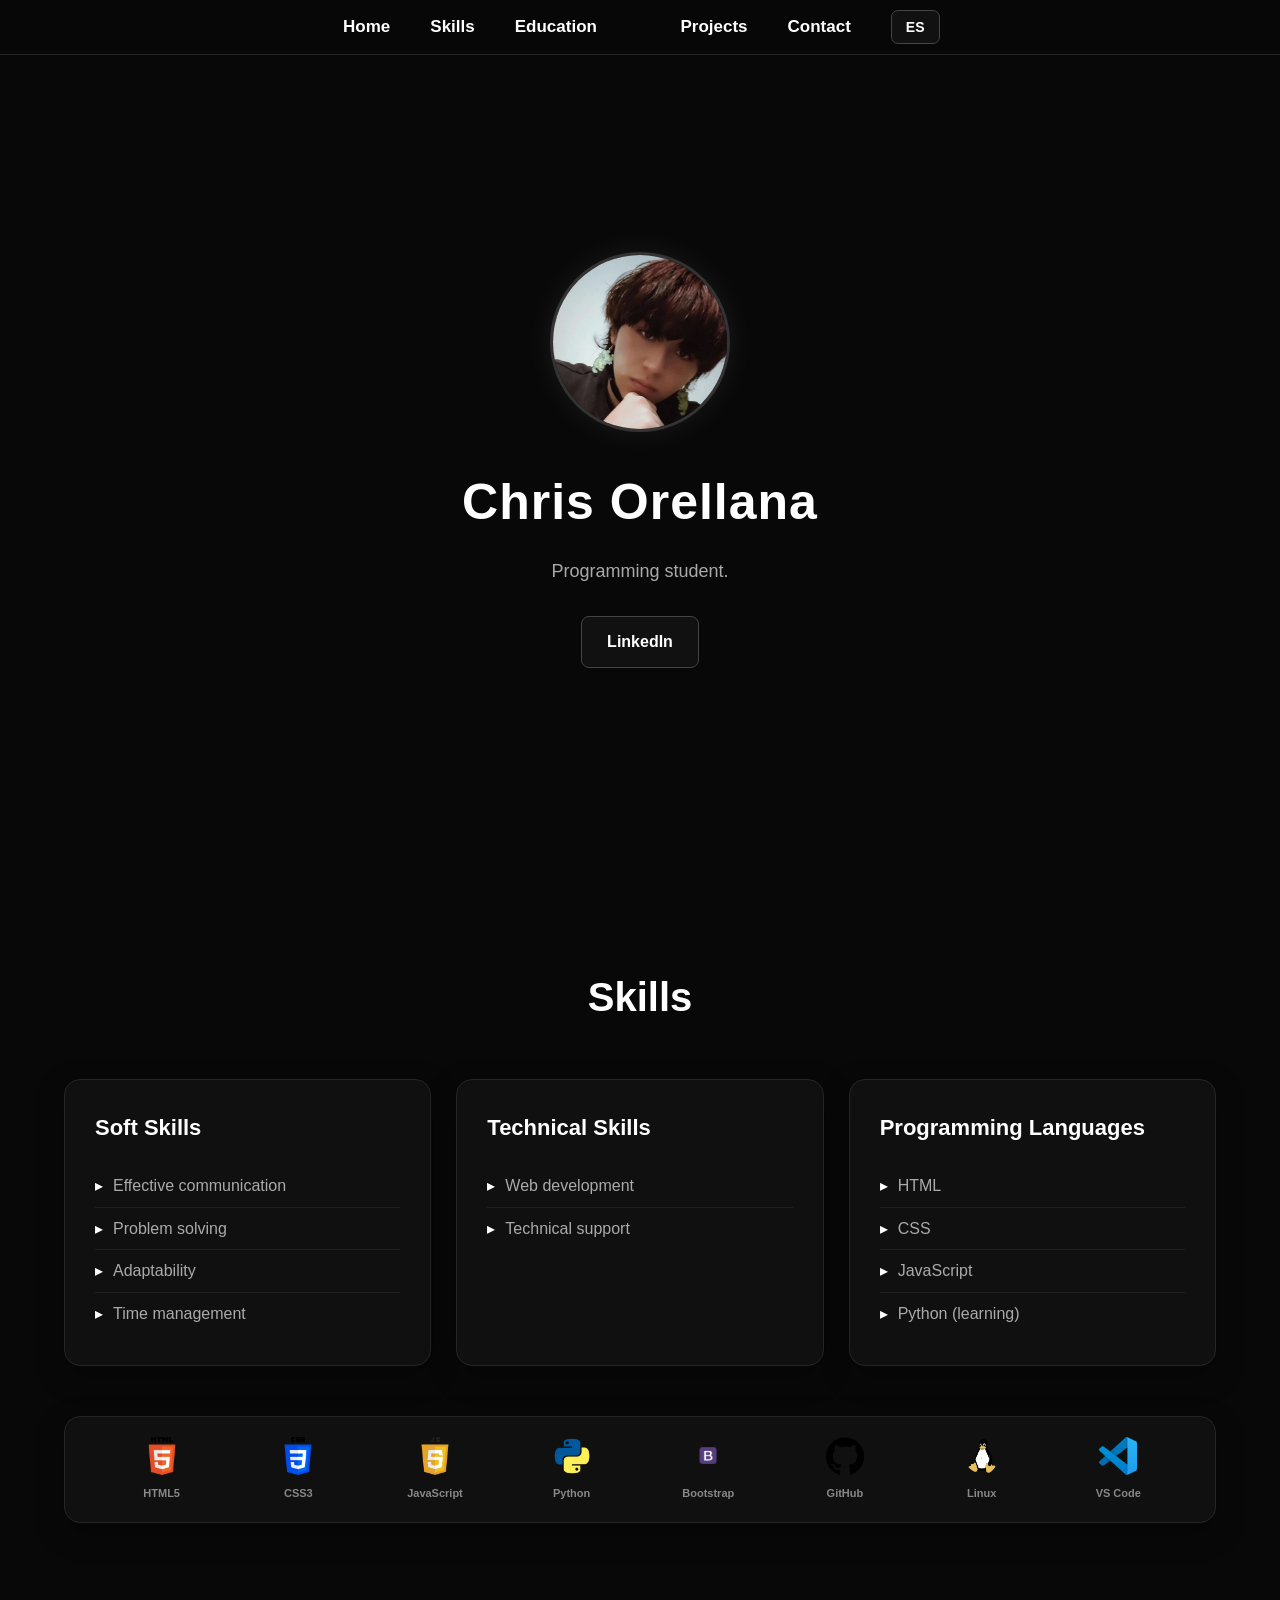
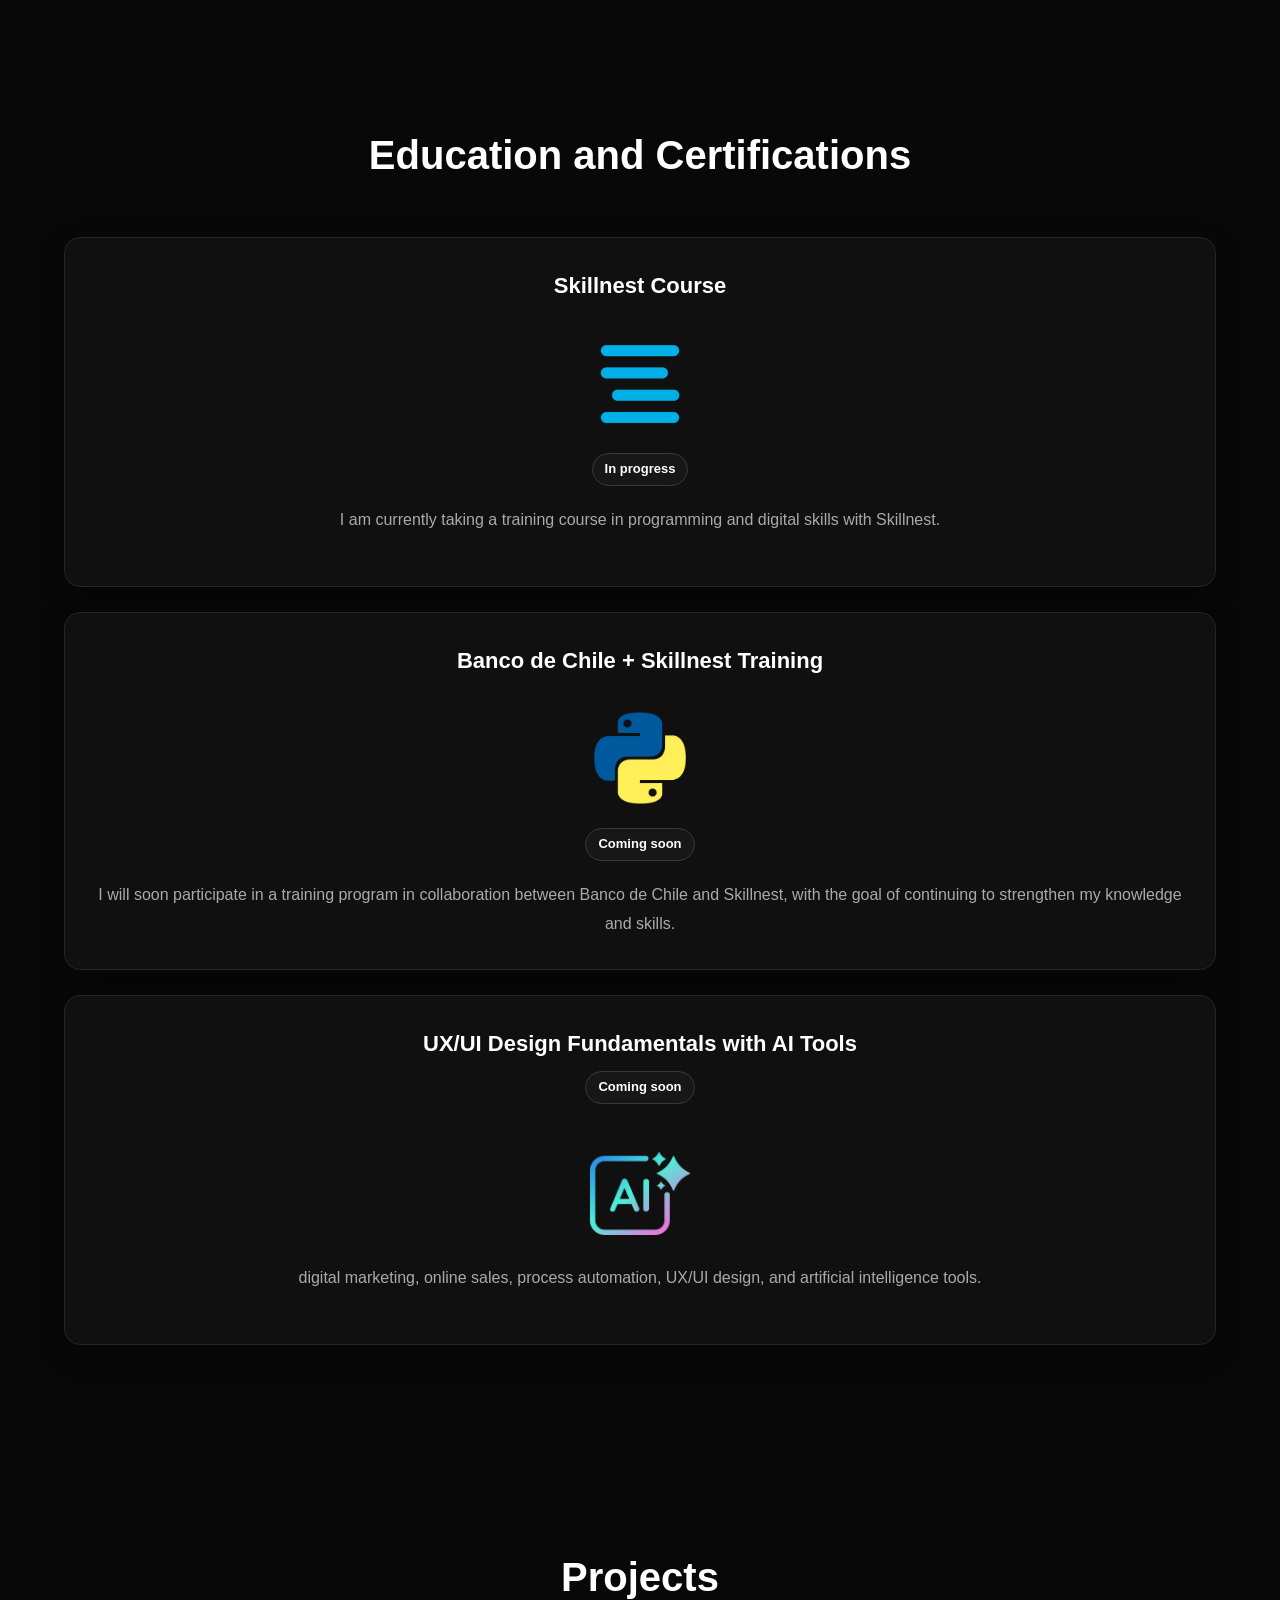
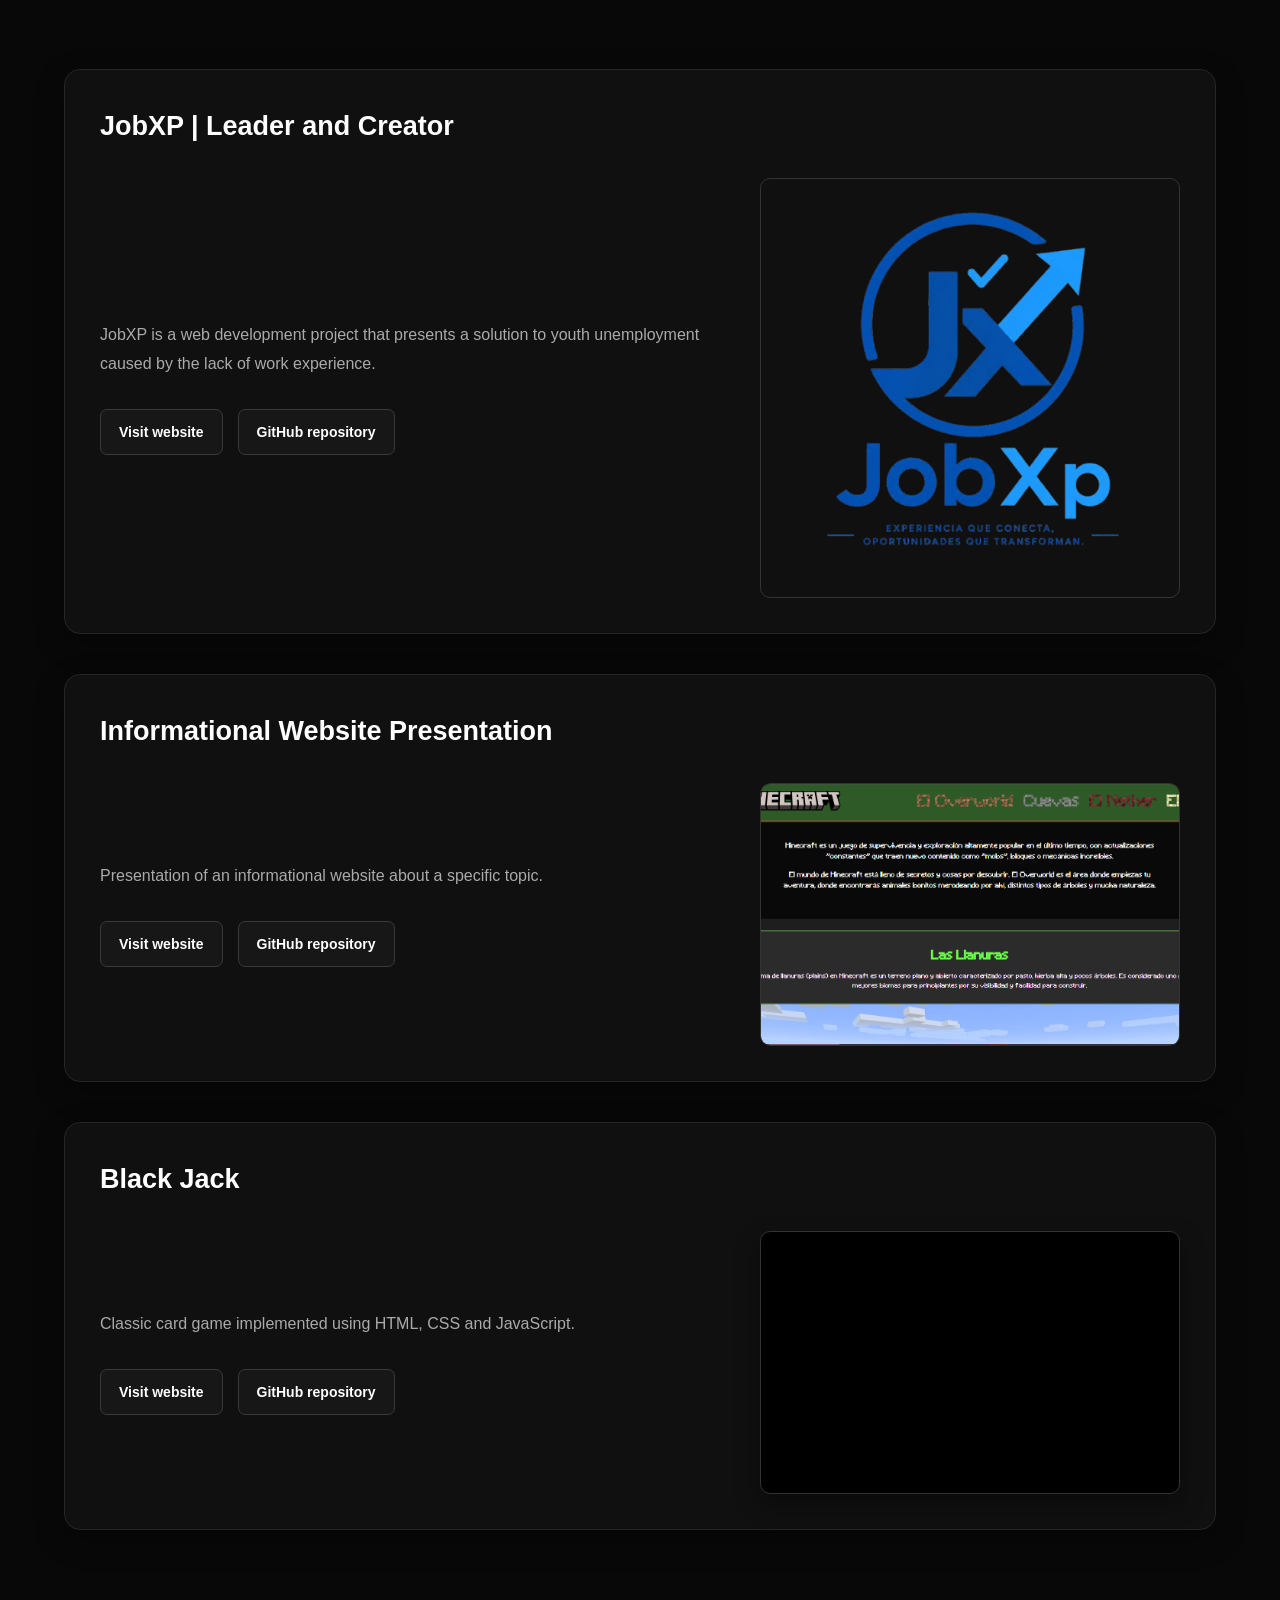
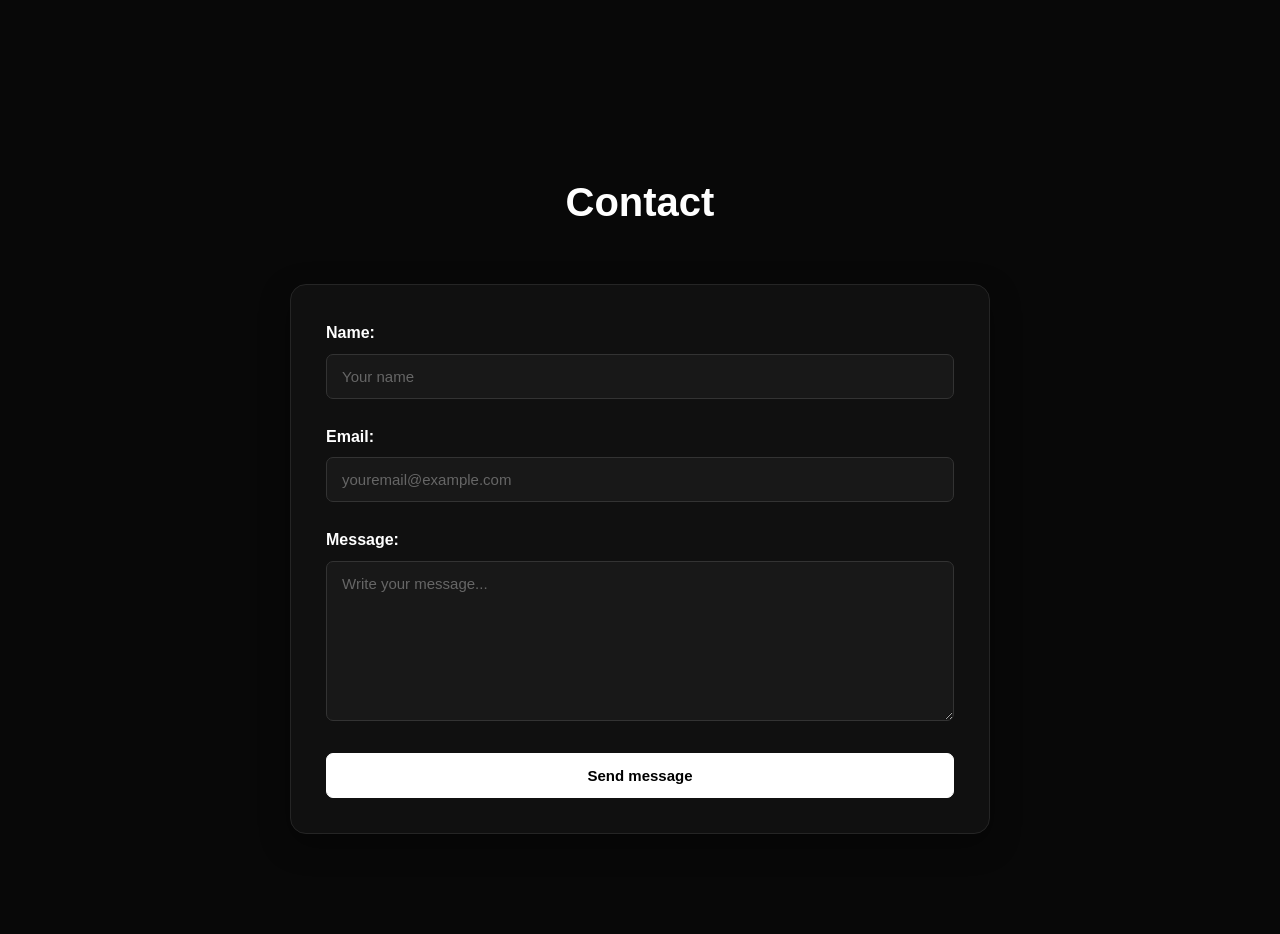
==== commit b58c8bed: "ok" ====
--- a/english.html
+++ b/english.html
@@ -235,7 +235,7 @@
             <div class="galeria-proyecto">
               <img
                 id="imagen-informativa"
-                src="static/images/páginainformativa.PNG"
+                src="static/images/páginainformativa1.PNG"
                 alt="Informational website image"
               />
             </div>
